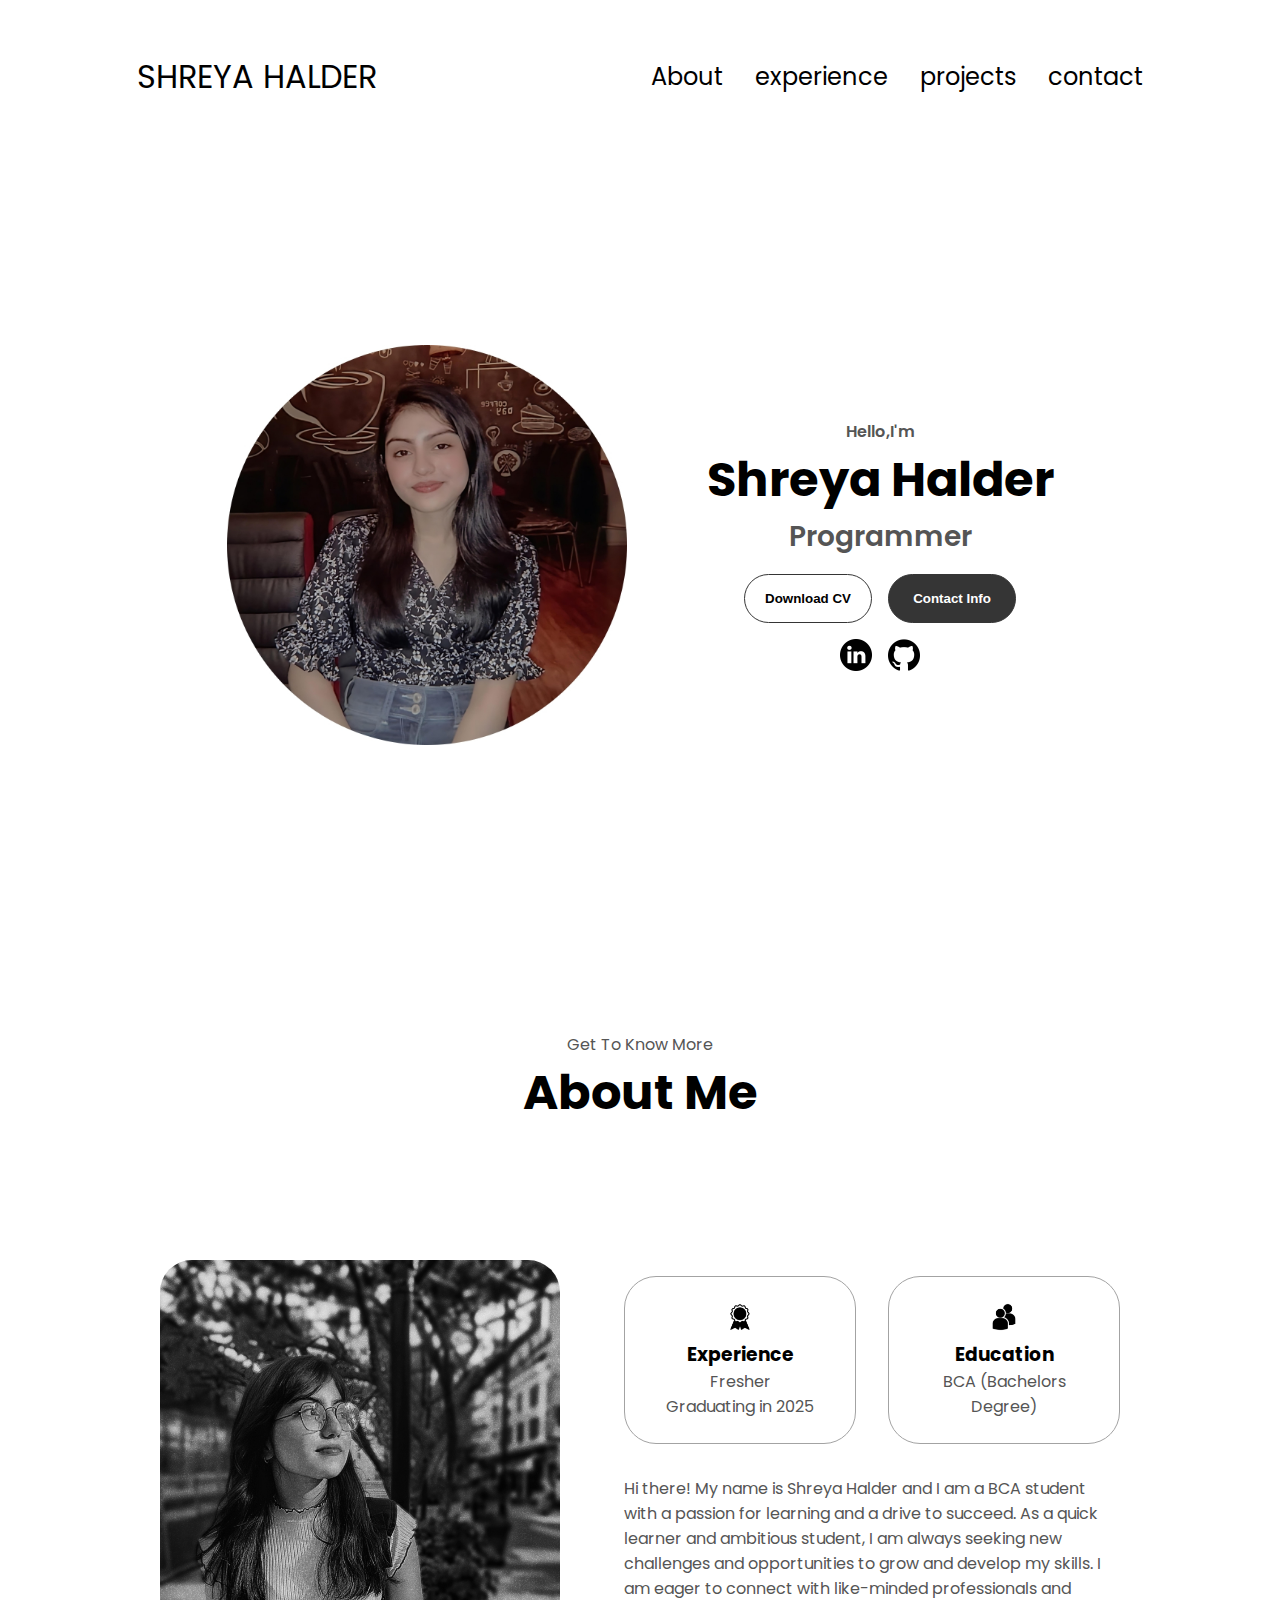
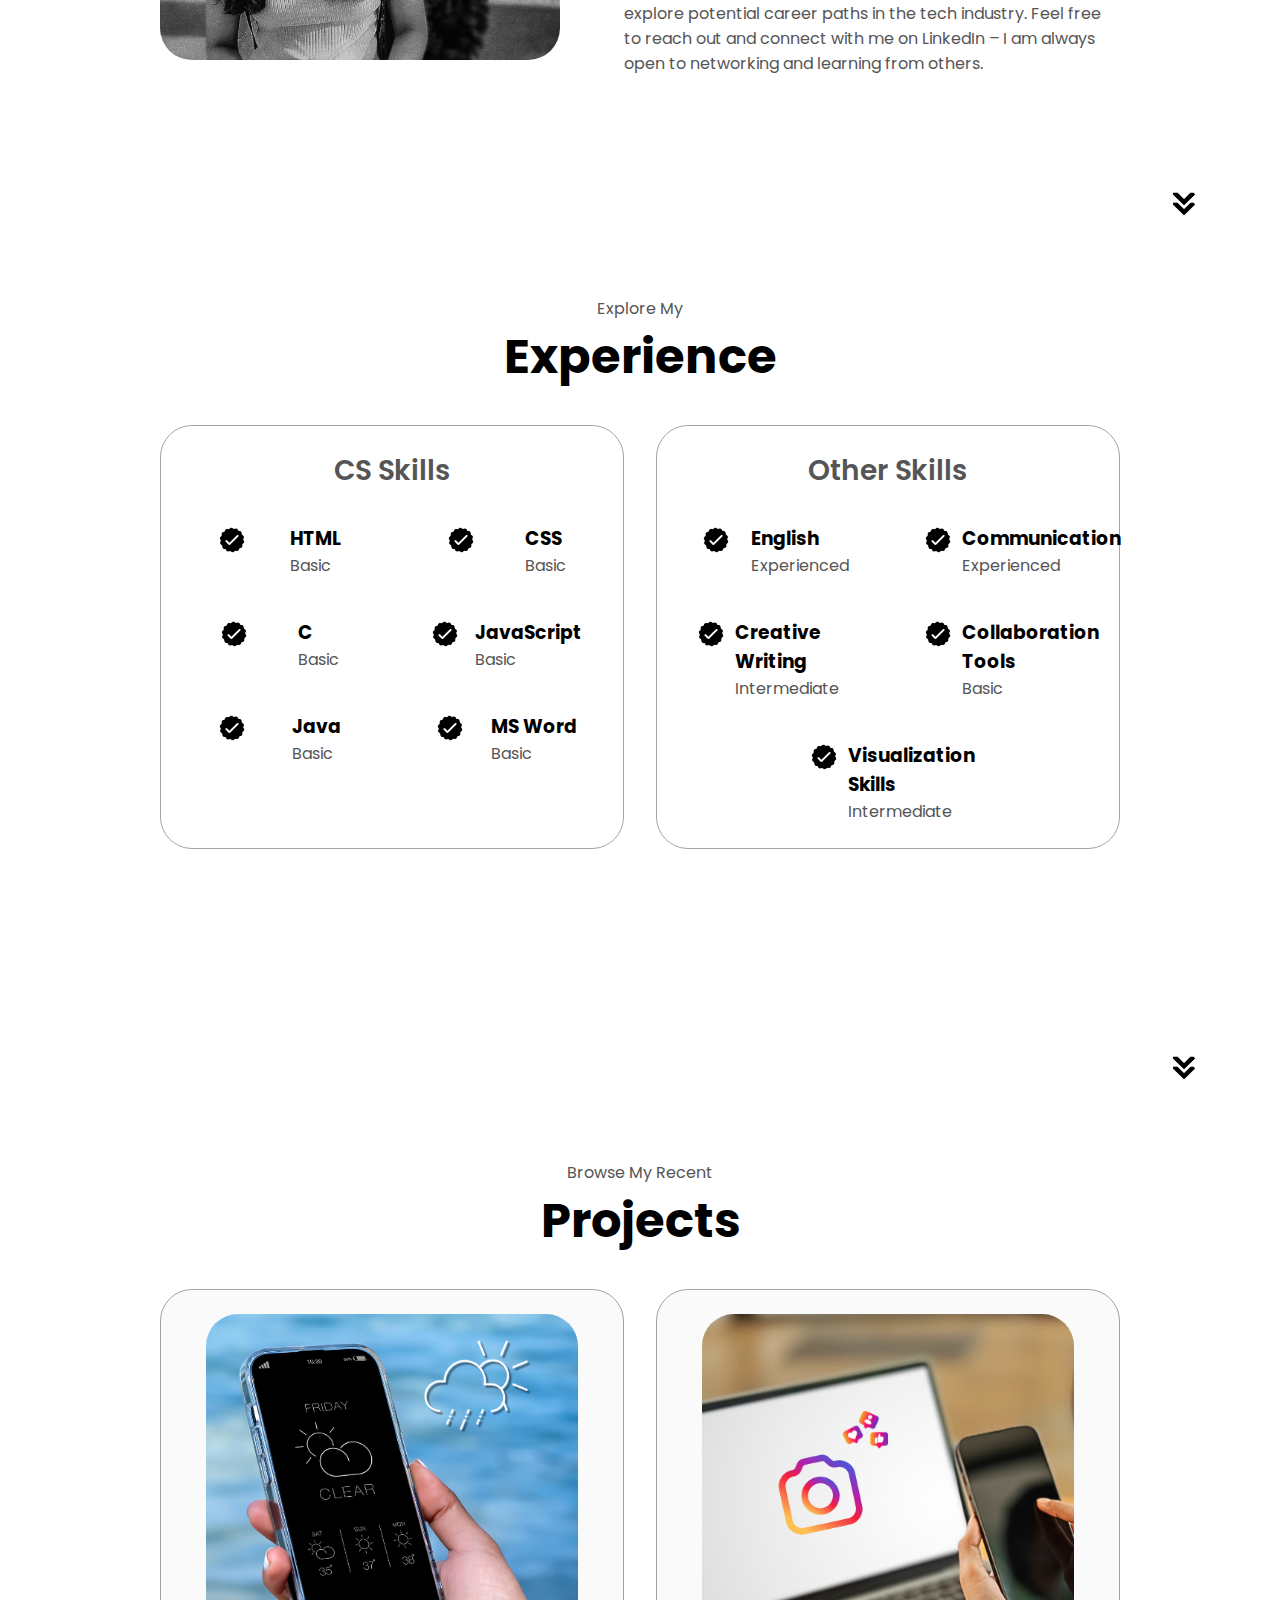
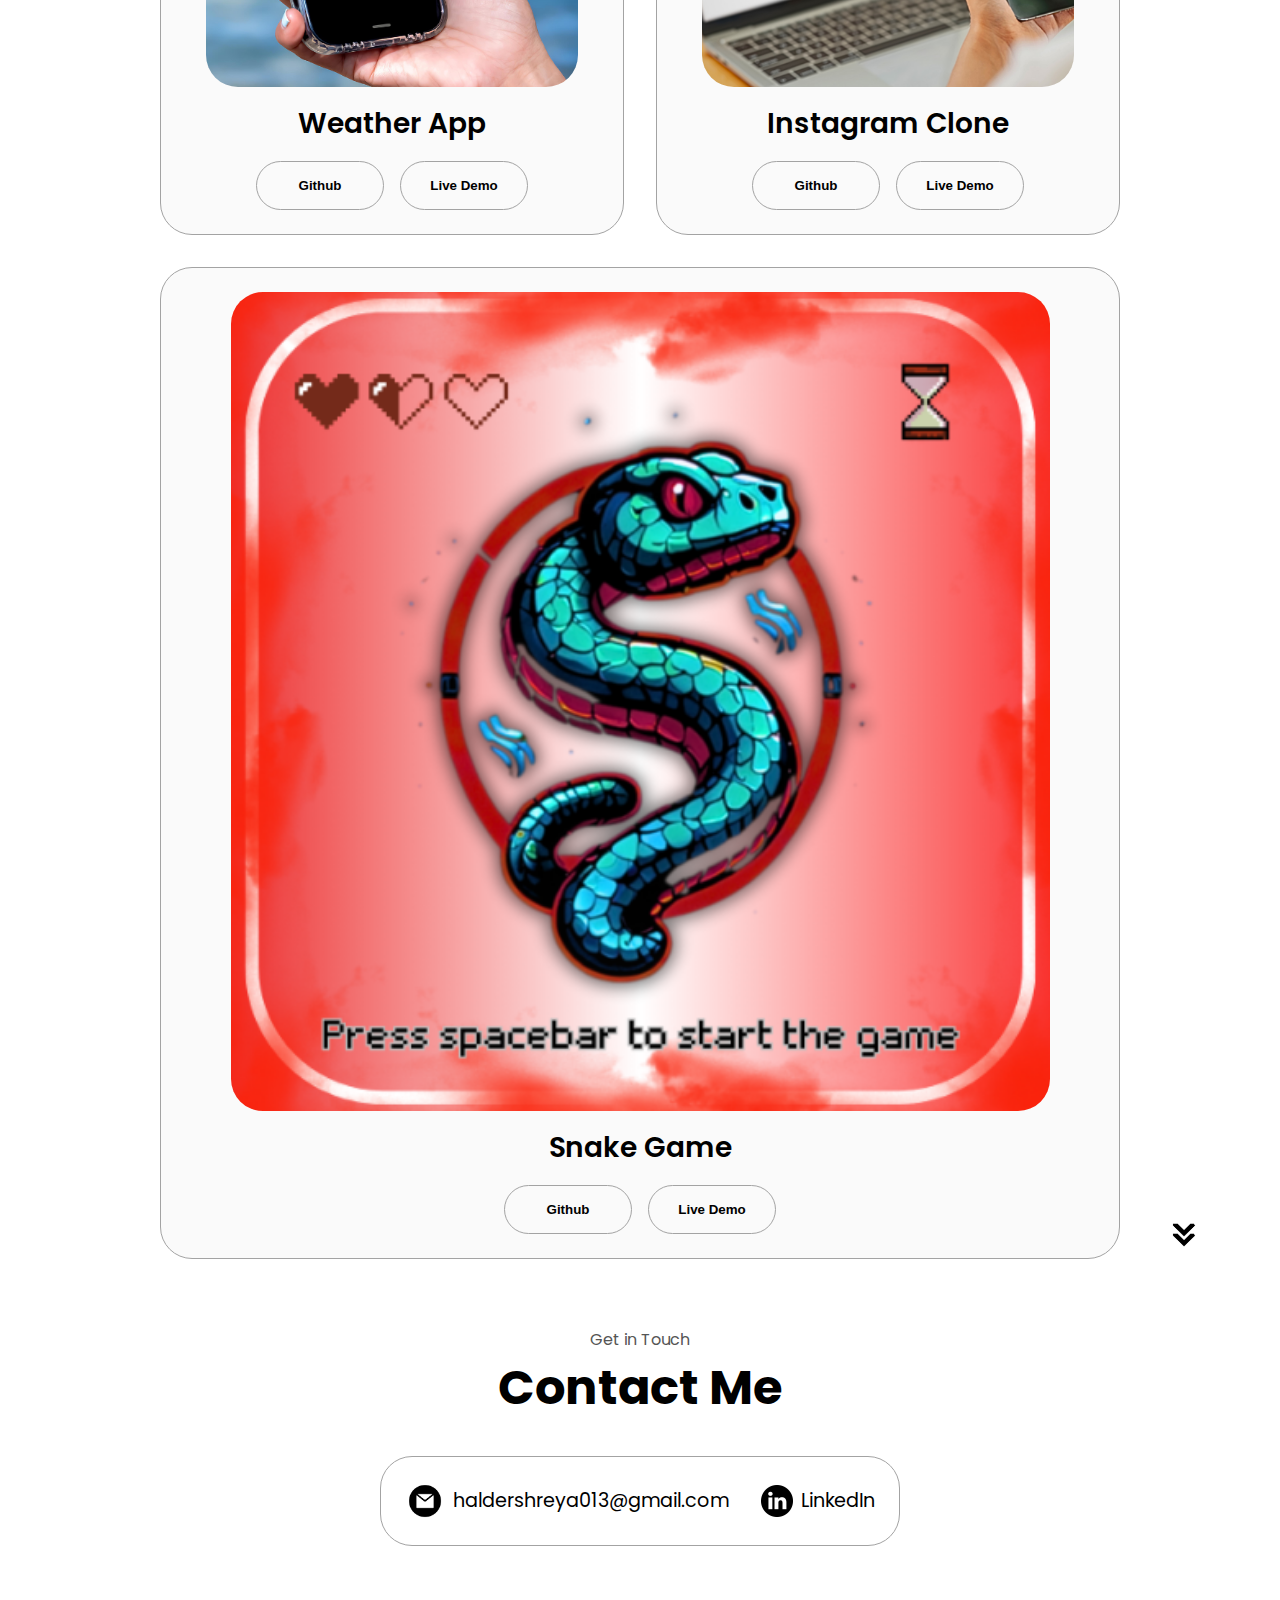
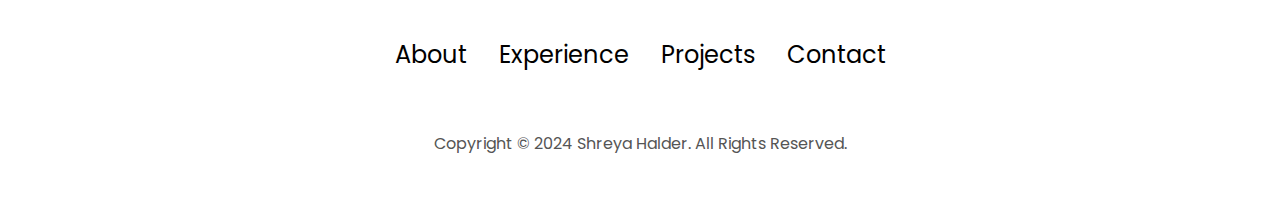
==== index.html @ a8b54dfc "added files" ====
<!DOCTYPE html>
<html lang="en">
<head>
    <meta charset="UTF-8">
    <meta name="viewport" content="width=device-width, initial-scale=1.0">
    <title>My portfolio</title>
    <link rel="stylesheet" href="style.css" />
    <link rel="stylesheet" href="mediaqueries.css" />
</head>
<body>
    <nav id="desktop-nav">
    <div class="logo">SHREYA HALDER</div>    
    <div>
        <ul class="nav-links">
            <li><a href="#about">About</a></li>
            <li><a href="#experience">experience</a></li>
            <li><a href="#projects">projects</a></li>
            <li><a href="#contact">contact</a></li>
        </ul>
    </div>
    </nav>
    <nav id="hamburger-nav">
    <div class="logo">SHREYA HALDER</div>    
<div class="hamburger-menu">
    <div class="hamburger-icon" onclick="toggleMenu()">
        <span></span>
        <span></span>
        <span></span> 
    </div>
    <div class="menu-links">
        <li><a href="#about" onclick="toggleMenu()">About</a></li>
        <li><a href="#experience" onclick="toggleMenu()">experience</a></li>
        <li><a href="#projects" onclick="toggleMenu()">projects</a></li>
        <li><a href="#contact" onclick="toggleMenu()">contact</a></li>
    </div>
</div>
</nav>
<section id="profile">
    <div class="section__pic-container">
        <img src="./assets/profile-pic.jpg" alt="Shreya Halder profile picture" />
    </div>
    <div class="section__text">
        <p class="section__text_p1">Hello,I'm</p>
        <h1 class="title">Shreya Halder</h1>
        <p class="section__text__p2">Programmer</p>
        <div class="btn-container">
            <button 
            class="btn btn-color-2" 
            onclick="window.open('./assets/resume-example.pdf')">
            Download CV
        </button>
            <button class="btn btn-color-1" 
            onclick="location.href='./#contact'">
            Contact Info
        </button>
        </div>
        <div id="socials-container">
            <img 
            src="./assets/linkedin.png" alt="My linkedin profile"
            class="icon" onclick="location.href='https://www.linkedin.com/in/shreya-halder'"
            />
            <img
             src="./assets/github.png" alt="My github profile"
            class="icon" onclick="location.href='https://github.com/shreyahalder01'"
            />
        </div>
    </div>
</section>
<section id="about">
    <p class="section__text__p1"> Get To Know More</p>
    <h1 class="title">About Me</h1>
    <div class="section-container">
        <div class="section__pic-container">
            <img src="./assets/about-pic.jpg" alt="Profile picture" class="about-pic"/>
        </div>
        <div class="about-details-container">
            <div class="about-containers">
                <div class="details-container">
                    <img src="./assets/experience.png" alt="experience icon" class="icon"/>
              <h3>Experience</h3>
              <p>Fresher <br />Graduating in 2025</p>
                </div>
                <div class="details-container">
                    <img src="./assets/education.png" alt="education icon" class="icon"/>
                    <h3>Education</h3>
                    <p>BCA (Bachelors Degree)</p>
                </div>
            </div>
            <div class="text-container">
                <p>Hi there! My name is Shreya Halder and I am a BCA student with a passion for learning and a drive to succeed. As a quick learner and ambitious student, I am always seeking new challenges and opportunities to grow and develop my skills. I am eager to connect with like-minded professionals and explore potential career paths in the tech industry. Feel free to reach out and connect with me on LinkedIn – I am always open to networking and learning from others.</p>
            </div>
        </div>
    </div>
    <img src="./assets/arrow.png" alt="Arrow icon" class="icon arrow" onclick="location.href='./#experience'"/>
</section>
<section id="experience">
    <p class="section__text__p1">Explore My</p>
    <h1 class="title">Experience</h1>
    <div class="experience-details-container">
        <div class="about-containers">
            <div class="details-container">
                <h2 class="experience-sub-title">CS Skills</h2>
                <div class="article-container">
                    <article>
                        <img src="./assets/checkmark.png" alt="Experience icon" class="icon"/>
                        <div>
                            <h3>HTML</h3>
                            <p>Basic</p>
                        </div>
                    </article>
                    <article>
                        <img src="./assets/checkmark.png" alt="Experience icon" class="icon"/>
                        <div>
                            <h3>CSS</h3>
                            <p>Basic</p>
                        </div>
                    </article>
                    <article>
                        <img src="./assets/checkmark.png" alt="Experience icon" class="icon"/>
                        <div>
                            <h3>C</h3>
                            <p>Basic</p>
                        </div>
                    </article>
                    <article>
                        <img src="./assets/checkmark.png" alt="Experience icon" class="icon"/>
                        <div>
                            <h3>JavaScript</h3>
                            <p>Basic</p>
                        </div>
                    </article>
                    <article>
                        <img src="./assets/checkmark.png" alt="Experience icon" class="icon"/>
                        <div>
                            <h3>Java</h3>
                            <p>Basic</p>
                        </div>
                    </article>
                    <article>
                        <img src="./assets/checkmark.png" alt="Experience icon" class="icon"/>
                        <div>
                            <h3>MS Word</h3>
                            <p>Basic</p>
                        </div>
                    </article>
                </div>
            </div>
            <div class="details-container">
                <h2 class="experience-sub-title">Other Skills</h2>
                <div class="article-container">
                    <article>
                        <img src="./assets/checkmark.png" alt="Experience icon" class="icon"/>
                        <div>
                            <h3>English</h3>
                            <p>Experienced</p>
                        </div>
                    </article>
                    <article>
                        <img src="./assets/checkmark.png" alt="Experience icon" class="icon"/>
                        <div>
                            <h3>Communication</h3>
                            <p>Experienced</p>
                        </div>
                    </article>
                    <article>
                        <img src="./assets/checkmark.png" alt="Experience icon" class="icon"/>
                        <div>
                            <h3>Creative Writing</h3>
                            <p>Intermediate</p>
                        </div>
                    </article>
                    <article>
                        <img src="./assets/checkmark.png" alt="Experience icon" class="icon"/>
                        <div>
                            <h3>Collaboration Tools</h3>
                            <p>Basic</p>
                        </div>
                    </article>
                    <article>
                        <img src="./assets/checkmark.png" alt="Experience icon" class="icon"/>
                        <div>
                            <h3>Visualization Skills</h3>
                            <p>Intermediate</p>
                        </div>
                    </article>
                </div>
            </div>
        </div>
    </div>
    <img src="./assets/arrow.png" alt="Arrow icon" class="icon arrow" onclick="location.href='./#projects'"/>
</section>
<section id="projects">
    <p class="section__text__p1">Browse My Recent</p>
    <h1 class="title">Projects</h1>
    <div class="experience-details-container">
      <div class="about-containers">
        <div class="details-container color-container">
          <div class="article-container">
            <img
              src="./assets/project-1.png"
              alt="Project 1"
              class="project-img"
            />
          </div>
          <h2 class="experience-sub-title project-title">Weather App</h2>
          <div class="btn-container">
            <button
              class="btn btn-color-2 project-btn"
              onclick="location.href='https://github.com/shreyahalder01/Weather-App'"
            >
              Github
            </button>
            <button
              class="btn btn-color-2 project-btn"
              onclick="location.href='https://shreyahalder01.github.io/Weather-App/'"
            >
              Live Demo
            </button>
          </div>
        </div>
        <div class="details-container color-container">
          <div class="article-container">
            <img
              src="./assets/project-2.png"
              alt="Project 2"
              class="project-img"
            />
          </div>
          <h2 class="experience-sub-title project-title">Instagram Clone</h2>
          <div class="btn-container">
            <button
              class="btn btn-color-2 project-btn"
              onclick="location.href='https://github.com/shreyahalder01/Instagram-clone-using-HTML-and-CSS'"
            >
              Github
            </button>
            <button
              class="btn btn-color-2 project-btn"
              onclick="location.href='https://shreyahalder01.github.io/Instagram-clone-using-HTML-and-CSS/'"
            >
              Live Demo
            </button>
          </div>
        </div>
        <div class="details-container color-container">
          <div class="article-container">
            <img
              src="./assets/project-3.png"
              alt="Project 3"
              class="project-img"
            />
          </div>
          <h2 class="experience-sub-title project-title">Snake Game</h2>
          <div class="btn-container">
            <button
              class="btn btn-color-2 project-btn"
              onclick="location.href='https://github.com/shreyahalder01/snake-game'"
            >
              Github
            </button>
            <button
              class="btn btn-color-2 project-btn"
              onclick="location.href='https://shreyahalder01.github.io/snake-game/'"
            >
              Live Demo
            </button>
          </div>
        </div>
      </div>
    </div>
    <img
      src="./assets/arrow.png"
      alt="Arrow icon"
      class="icon arrow"
      onclick="location.href='./#contact'"
    />
</section>
<section id="contact">
  <p class="section__text__p1">Get in Touch</p>
  <h1 class="title">Contact Me</h1>
  <div class="contact-info-upper-container">
    <div class="contact-info-container">
      <img
        src="./assets/email.png"
        alt="Email icon"
        class="icon contact-icon email-icon"
      />
      <p><a href="mailto:haldershreya013@gmail.com">haldershreya013@gmail.com</a></p>
    </div>
    <div class="contact-info-container">
      <img
        src="./assets/linkedin.png"
        alt="LinkedIn icon"
        class="icon contact-icon"
      />
      <p><a href="https://www.linkedin.com/in/shreya-halder/">LinkedIn</a></p>
    </div>
  </div>
</section>
<footer>
  <nav>
    <div class="nav-links-container">
      <ul class="nav-links">
        <li><a href="#about">About</a></li>
        <li><a href="#experience">Experience</a></li>
        <li><a href="#projects">Projects</a></li>
        <li><a href="#contact">Contact</a></li>
      </ul>
    </div>
  </nav>
  <p>Copyright &#169; 2024 Shreya Halder. All Rights Reserved.</p>
</footer>
<script src="script.js"></script>
</body>
</html>
---- style.css ----
/* GENERAL */

@import url("https://fonts.googleapis.com/css2?family=Poppins:wght@300;400;500;600&display=swap");

* {
  margin: 0;
  padding: 0;
}

body {
  font-family: "Poppins", sans-serif;
}

html {
  scroll-behavior: smooth;
}

p {
  color: rgb(85, 85, 85);
}

/* TRANSITION */

a,
.btn {
  transition: all 300ms ease;
}

/* DESKTOP NAV */

nav,
.nav-links {
  display: flex;
}

nav {
  justify-content: space-around;
  align-items: center;
  height: 17vh;
}

.nav-links {
  gap: 2rem;
  list-style: none;
  font-size: 1.5rem;
}

a {
  color: black;
  text-decoration: none;
  text-decoration-color: white;
}

a:hover {
  color: grey;
  text-decoration: underline;
  text-underline-offset: 1rem;
  text-decoration-color: rgb(181, 181, 181);
}

.logo {
  font-size: 2rem;
}

.logo:hover {
  cursor: default;
}

/* HAMBURGER MENU */

#hamburger-nav {
  display: none;
}

.hamburger-menu {
  position: relative;
  display: inline-block;
}

.hamburger-icon {
  display: flex;
  flex-direction: column;
  justify-content: space-between;
  height: 24px;
  width: 30px;
  cursor: pointer;
}

.hamburger-icon span {
  width: 100%;
  height: 2px;
  background-color: black;
  transition: all 0.3 ease-in-out;
}

.menu-links {
  position: absolute;
  top: 100%;
  right: 0;
  background-color: white;
  width: fit-content;
  max-height: 0;
  overflow: hidden;
  transition: all 0.3 ease-in-out;
}

.menu-links a {
  display: block;
  padding: 10px;
  text-align: center;
  font-size: 1.5rem;
  color: black;
  text-decoration: none;
  transition: all 0.3 ease-in-out;
}

.menu-links li {
  list-style: none;
}

.menu-links.open {
  max-height: 300px;
}

.hamburger-icon.open span:first-child {
  transform: rotate(45deg) translate(10px, 5px);
}

.hamburger-icon.open span:nth-child(2) {
  opacity: 0;
}

.hamburger-icon.open span:last-child {
  transform: rotate(-45deg) translate(10px, -5px);
}

.hamburger-icon span:first-child {
  transform: none;
}

.hamburger-icon span:first-child {
  opacity: 1;
}

.hamburger-icon span:first-child {
  transform: none;
}

/* SECTIONS */

section {
  padding-top: 4vh;
  height: 96vh;
  margin: 0 10rem;
  box-sizing: border-box;
  min-height: fit-content;
}

.section-container {
  display: flex;
}

/* PROFILE SECTION */

#profile {
  display: flex;
  justify-content: center;
  gap: 5rem;
  height: 80vh;
}

.section__pic-container {
  display: flex;
  height: 400px;
  width: 400px;
  margin: auto 0;
}

.section__text {
  align-self: center;
  text-align: center;
}

.section__text p {
  font-weight: 600;
}

.section__text__p1 {
  text-align: center;
}

.section__text__p2 {
  font-size: 1.75rem;
  margin-bottom: 1rem;
}

.title {
  font-size: 3rem;
  text-align: center;
}

#socials-container {
  display: flex;
  justify-content: center;
  margin-top: 1rem;
  gap: 1rem;
}

/* ICONS */

.icon {
  cursor: pointer;
  height: 2rem;
}

/* BUTTONS */

.btn-container {
  display: flex;
  justify-content: center;
  gap: 1rem;
}

.btn {
  font-weight: 600;
  transition: all 300ms ease;
  padding: 1rem;
  width: 8rem;
  border-radius: 2rem;
}

.btn-color-1,
.btn-color-2 {
  border: rgb(53, 53, 53) 0.1rem solid;
}

.btn-color-1:hover,
.btn-color-2:hover {
  cursor: pointer;
}

.btn-color-1,
.btn-color-2:hover {
  background: rgb(53, 53, 53);
  color: white;
}

.btn-color-1:hover {
  background: rgb(0, 0, 0);
}

.btn-color-2 {
  background: none;
}

.btn-color-2:hover {
  border: rgb(255, 255, 255) 0.1rem solid;
}

.btn-container {
  gap: 1rem;
}

/* ABOUT SECTION */

#about {
  position: relative;
}

.about-containers {
  gap: 2rem;
  margin-bottom: 2rem;
  margin-top: 2rem;
}

.about-details-container {
  justify-content: center;
  flex-direction: column;
}

.about-containers,
.about-details-container {
  display: flex;
}

.about-pic {
  border-radius: 2rem;
}

.arrow {
  position: absolute;
  right: -5rem;
  bottom: 2.5rem;
}

.details-container {
  padding: 1.5rem;
  flex: 1;
  background: white;
  border-radius: 2rem;
  border: rgb(53, 53, 53) 0.1rem solid;
  border-color: rgb(163, 163, 163);
  text-align: center;
}

.section-container {
  gap: 4rem;
  height: 80%;
}

.section__pic-container {
  height: 400px;
  width: 400px;
  margin: auto 0;
}

/* EXPERIENCE SECTION */

#experience {
  position: relative;
}

.experience-sub-title {
  color: rgb(85, 85, 85);
  font-weight: 600;
  font-size: 1.75rem;
  margin-bottom: 2rem;
}

.experience-details-container {
  display: flex;
  justify-content: center;
  flex-direction: column;
}

.article-container {
  display: flex;
  text-align: initial;
  flex-wrap: wrap;
  flex-direction: row;
  gap: 2.5rem;
  justify-content: space-around;
}

article {
  display: flex;
  width: 10rem;
  justify-content: space-around;
  gap: 0.5rem;
}

article .icon {
  cursor: default;
}

/* PROJECTS SECTION */

#projects {
  position: relative;
}

.color-container {
  border-color: rgb(163, 163, 163);
  background: rgb(250, 250, 250);
}

.project-img {
  border-radius: 2rem;
  width: 90%;
  height: 90%;
}

.project-title {
  margin: 1rem;
  color: black;
}

.project-btn {
  color: black;
  border-color: rgb(163, 163, 163);
}

/* CONTACT */

#contact {
  display: flex;
  justify-content: center;
  flex-direction: column;
  height: 70vh;
}

.contact-info-upper-container {
  display: flex;
  justify-content: center;
  border-radius: 2rem;
  border: rgb(53, 53, 53) 0.1rem solid;
  border-color: rgb(163, 163, 163);
  background: (250, 250, 250);
  margin: 2rem auto;
  padding: 0.5rem;
}

.contact-info-container {
  display: flex;
  align-items: center;
  justify-content: center;
  gap: 0.5rem;
  margin: 1rem;
}

.contact-info-container p {
  font-size: larger;
}

.contact-icon {
  cursor: default;
}

.email-icon {
  height: 2.5rem;
}

/* FOOTER SECTION */

footer {
  height: 26vh;
  margin: 0 1rem;
}

footer p {
  text-align: center;
}
---- mediaqueries.css ----
@media screen and (max-width: 1400px) {
    #profile {
      height: 83vh;
      margin-bottom: 6rem;
    }
    .about-containers {
      flex-wrap: wrap;
    }
    #contact,
    #projects {
      height: fit-content;
    }
  }
  
  @media screen and (max-width: 1200px) {
    #desktop-nav {
      display: none;
    }
    #hamburger-nav {
      display: flex;
    }
    #experience,
    .experience-details-container {
      margin-top: 2rem;
    }
    #profile,
    .section-container {
      display: block;
    }
    .arrow {
      display: none;
    }
    section,
    .section-container {
      height: fit-content;
    }
    section {
      margin: 0 5%;
    }
    .section__pic-container {
      width: 275px;
      height: 275px;
      margin: 0 auto 2rem;
    }
    .about-containers {
      margin-top: 0;
    }
  }
  
  @media screen and (max-width: 600px) {
    #contact,
    footer {
      height: 40vh;
    }
    #profile {
      height: 83vh;
      margin-bottom: 0;
    }
    article {
      font-size: 1rem;
    }
    footer nav {
      height: fit-content;
      margin-bottom: 2rem;
    }
    .about-containers,
    .contact-info-upper-container,
    .btn-container {
      flex-wrap: wrap;
    }
    .contact-info-container {
      margin: 0;
    }
    .contact-info-container p,
    .nav-links li a {
      font-size: 1rem;
    }
    .experience-sub-title {
      font-size: 1.25rem;
    }
    .logo {
      font-size: 1.5rem;
    }
    .nav-links {
      flex-direction: column;
      gap: 0.5rem;
      text-align: center;
    }
    .section__pic-container {
      width: auto;
      height: 46vw;
      justify-content: center;
    }
    .section__text__p2 {
      font-size: 1.25rem;
    }
    .title {
      font-size: 2rem;
    }
    .text-container {
      text-align: justify;
    }
  }
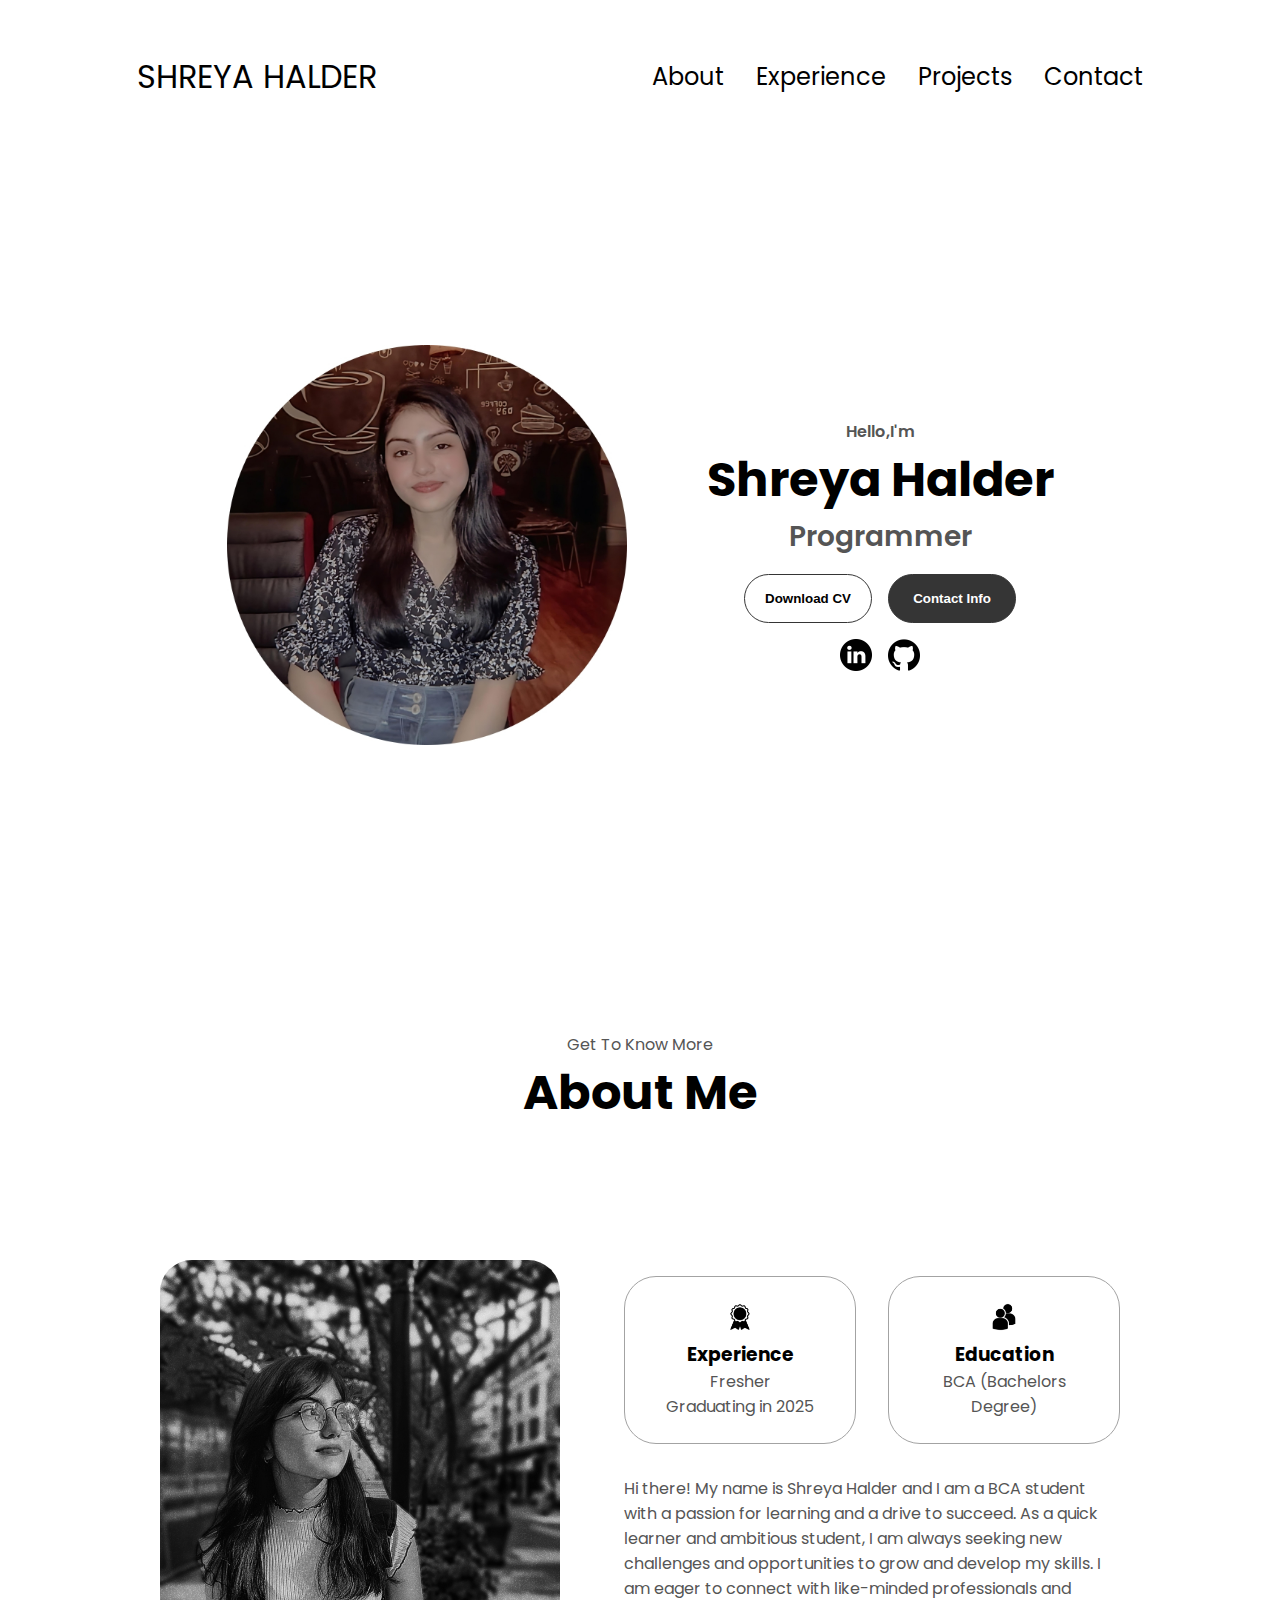
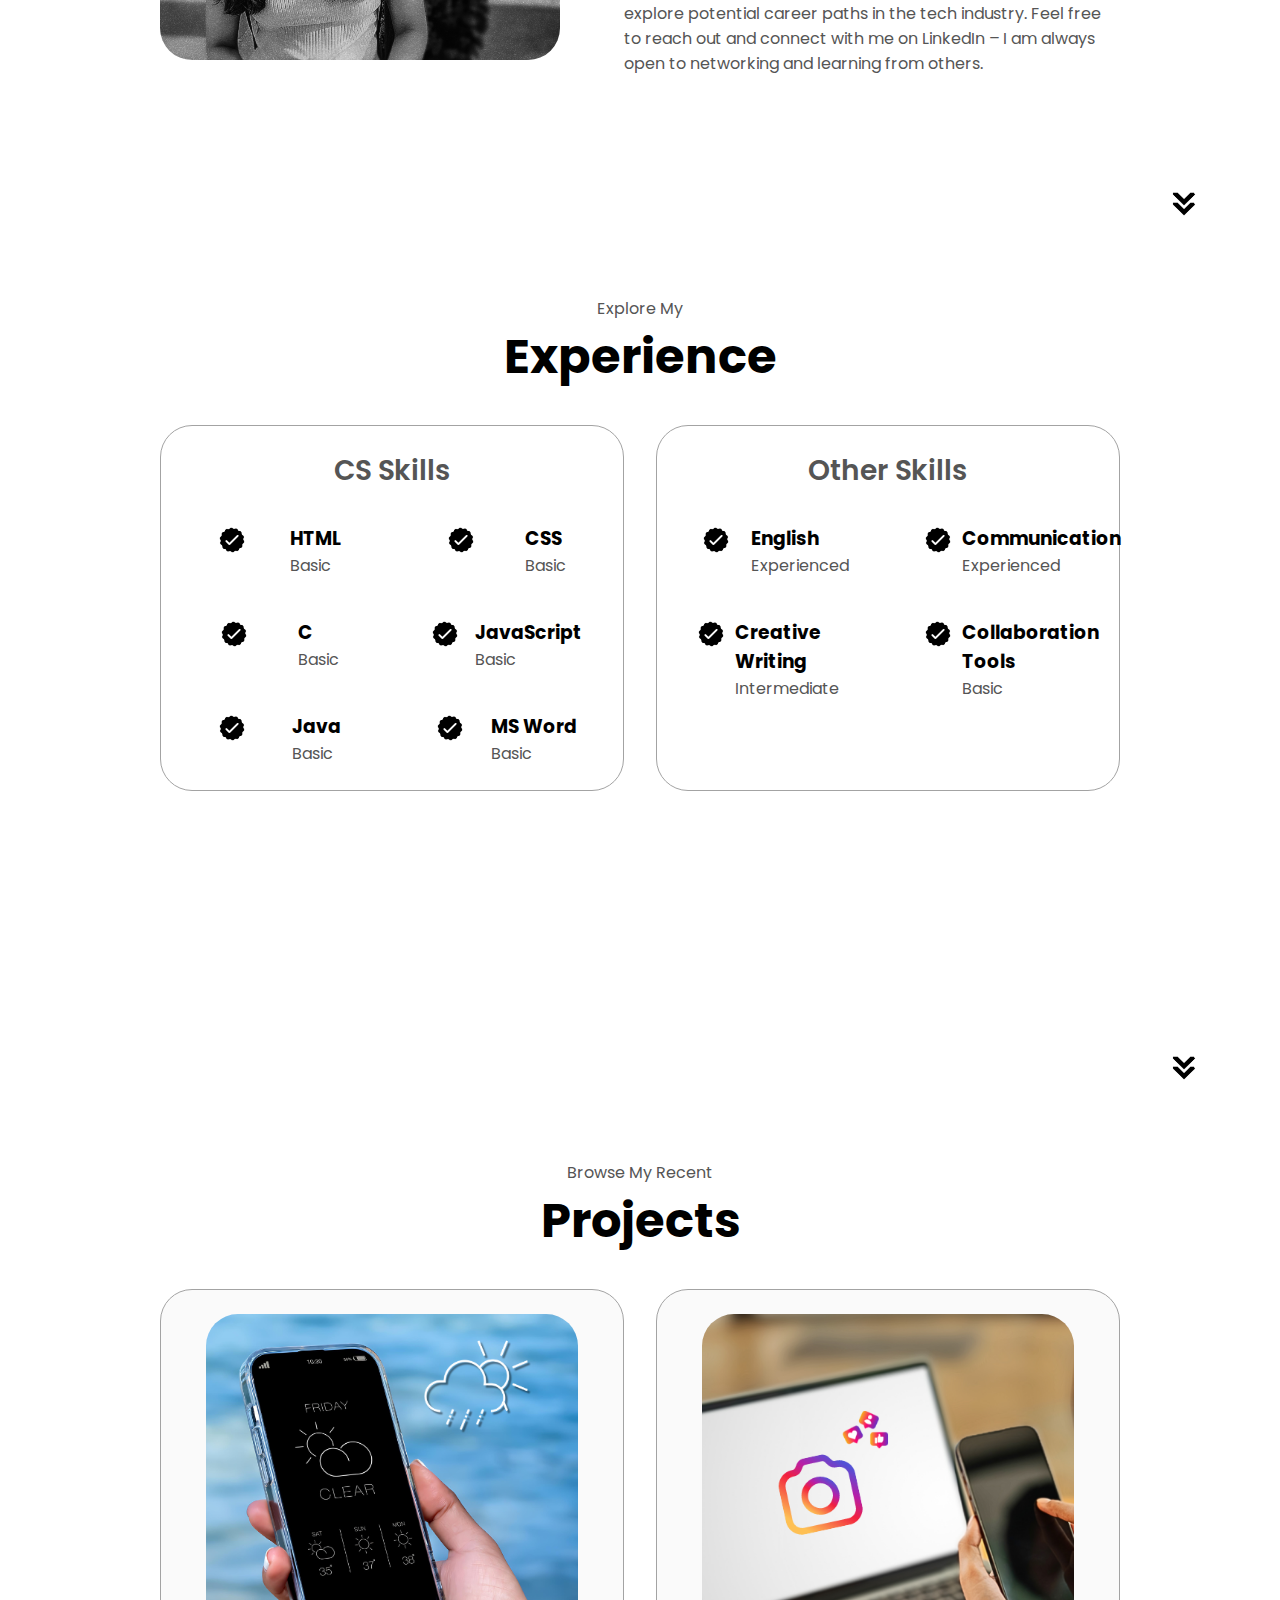
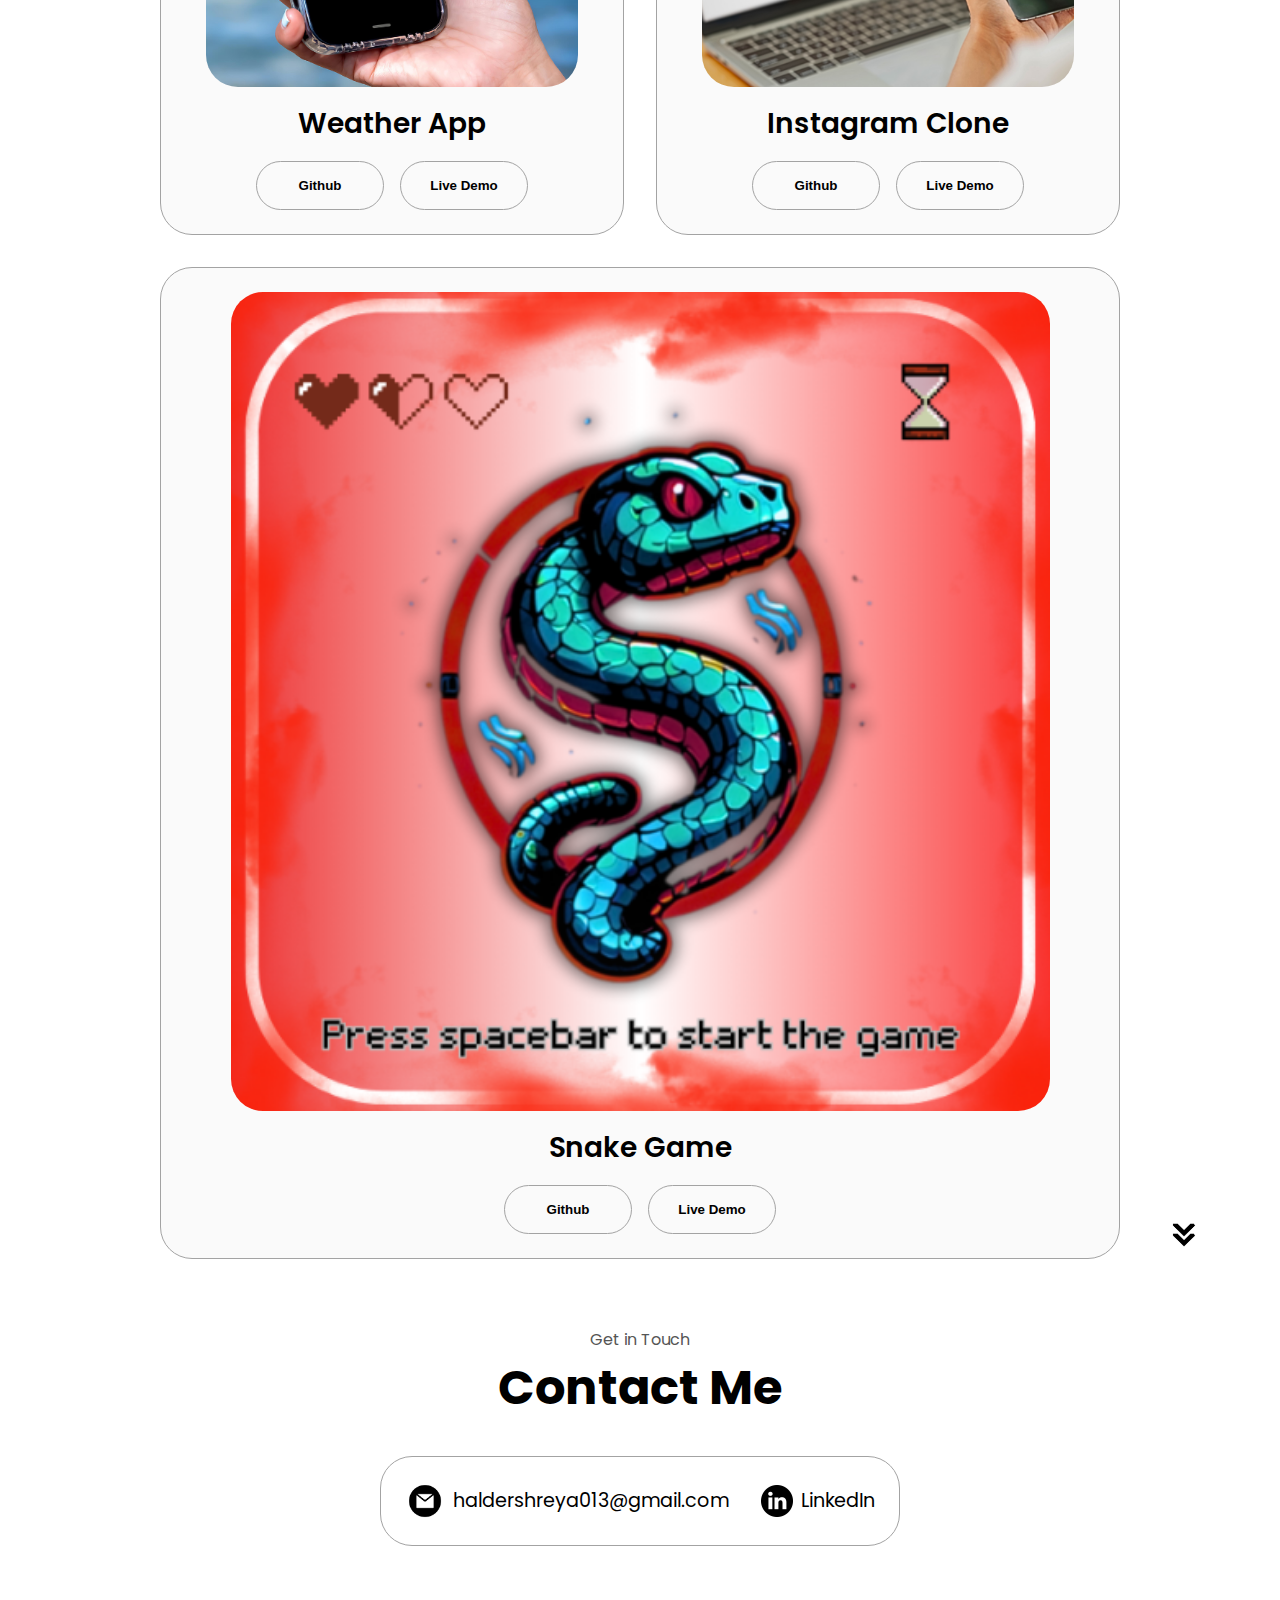
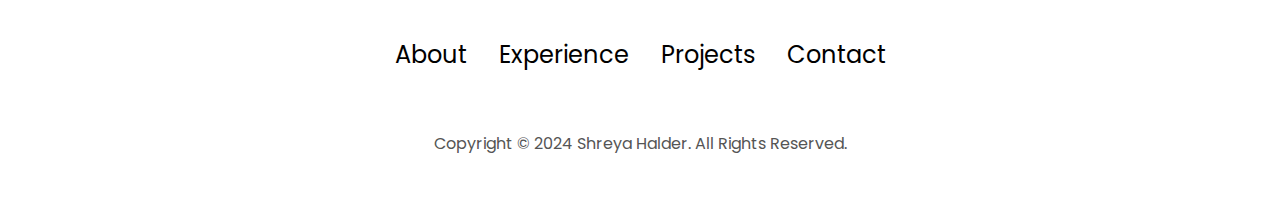
==== commit bfd7e01a: "Update index.html" ====
--- a/index.html
+++ b/index.html
@@ -2,6 +2,7 @@
 <html lang="en">
 <head>
     <meta charset="UTF-8">
+    <link rel="icon" href="./assets/mainlogo.png" type="image/icon" />
     <meta name="viewport" content="width=device-width, initial-scale=1.0">
     <title>My portfolio</title>
     <link rel="stylesheet" href="style.css" />
@@ -13,9 +14,9 @@
     <div>
         <ul class="nav-links">
             <li><a href="#about">About</a></li>
-            <li><a href="#experience">experience</a></li>
-            <li><a href="#projects">projects</a></li>
-            <li><a href="#contact">contact</a></li>
+            <li><a href="#experience">Experience</a></li>
+            <li><a href="#projects">Projects</a></li>
+            <li><a href="#contact">Contact</a></li>
         </ul>
     </div>
     </nav>
@@ -46,7 +47,7 @@
         <div class="btn-container">
             <button 
             class="btn btn-color-2" 
-            onclick="window.open('./assets/resume-example.pdf')">
+            onclick="window.open('./assets/SHREYA HALDER RESUME.pdf')">
             Download CV
         </button>
             <button class="btn btn-color-1" 
@@ -176,13 +177,6 @@
                             <p>Basic</p>
                         </div>
                     </article>
-                    <article>
-                        <img src="./assets/checkmark.png" alt="Experience icon" class="icon"/>
-                        <div>
-                            <h3>Visualization Skills</h3>
-                            <p>Intermediate</p>
-                        </div>
-                    </article>
                 </div>
             </div>
         </div>
@@ -312,4 +306,4 @@
 </footer>
 <script src="script.js"></script>
 </body>
-</html>+</html>
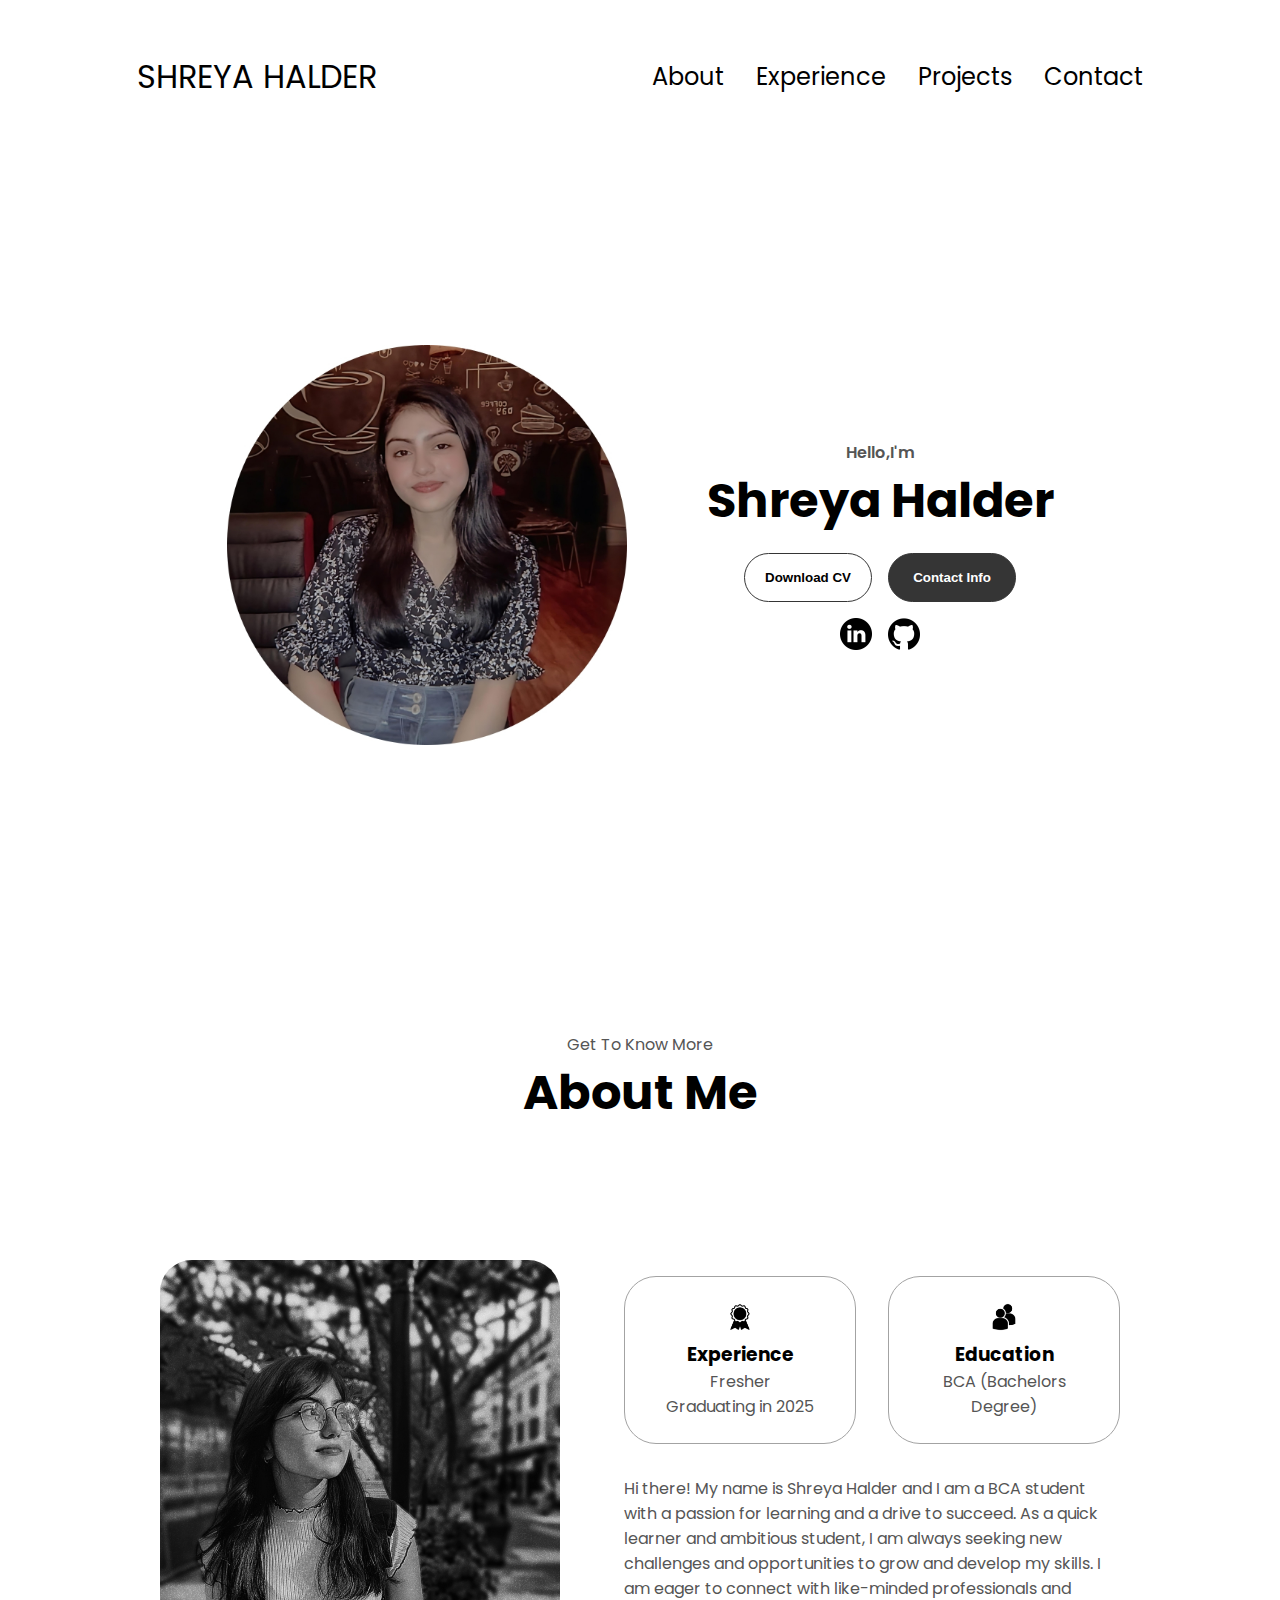
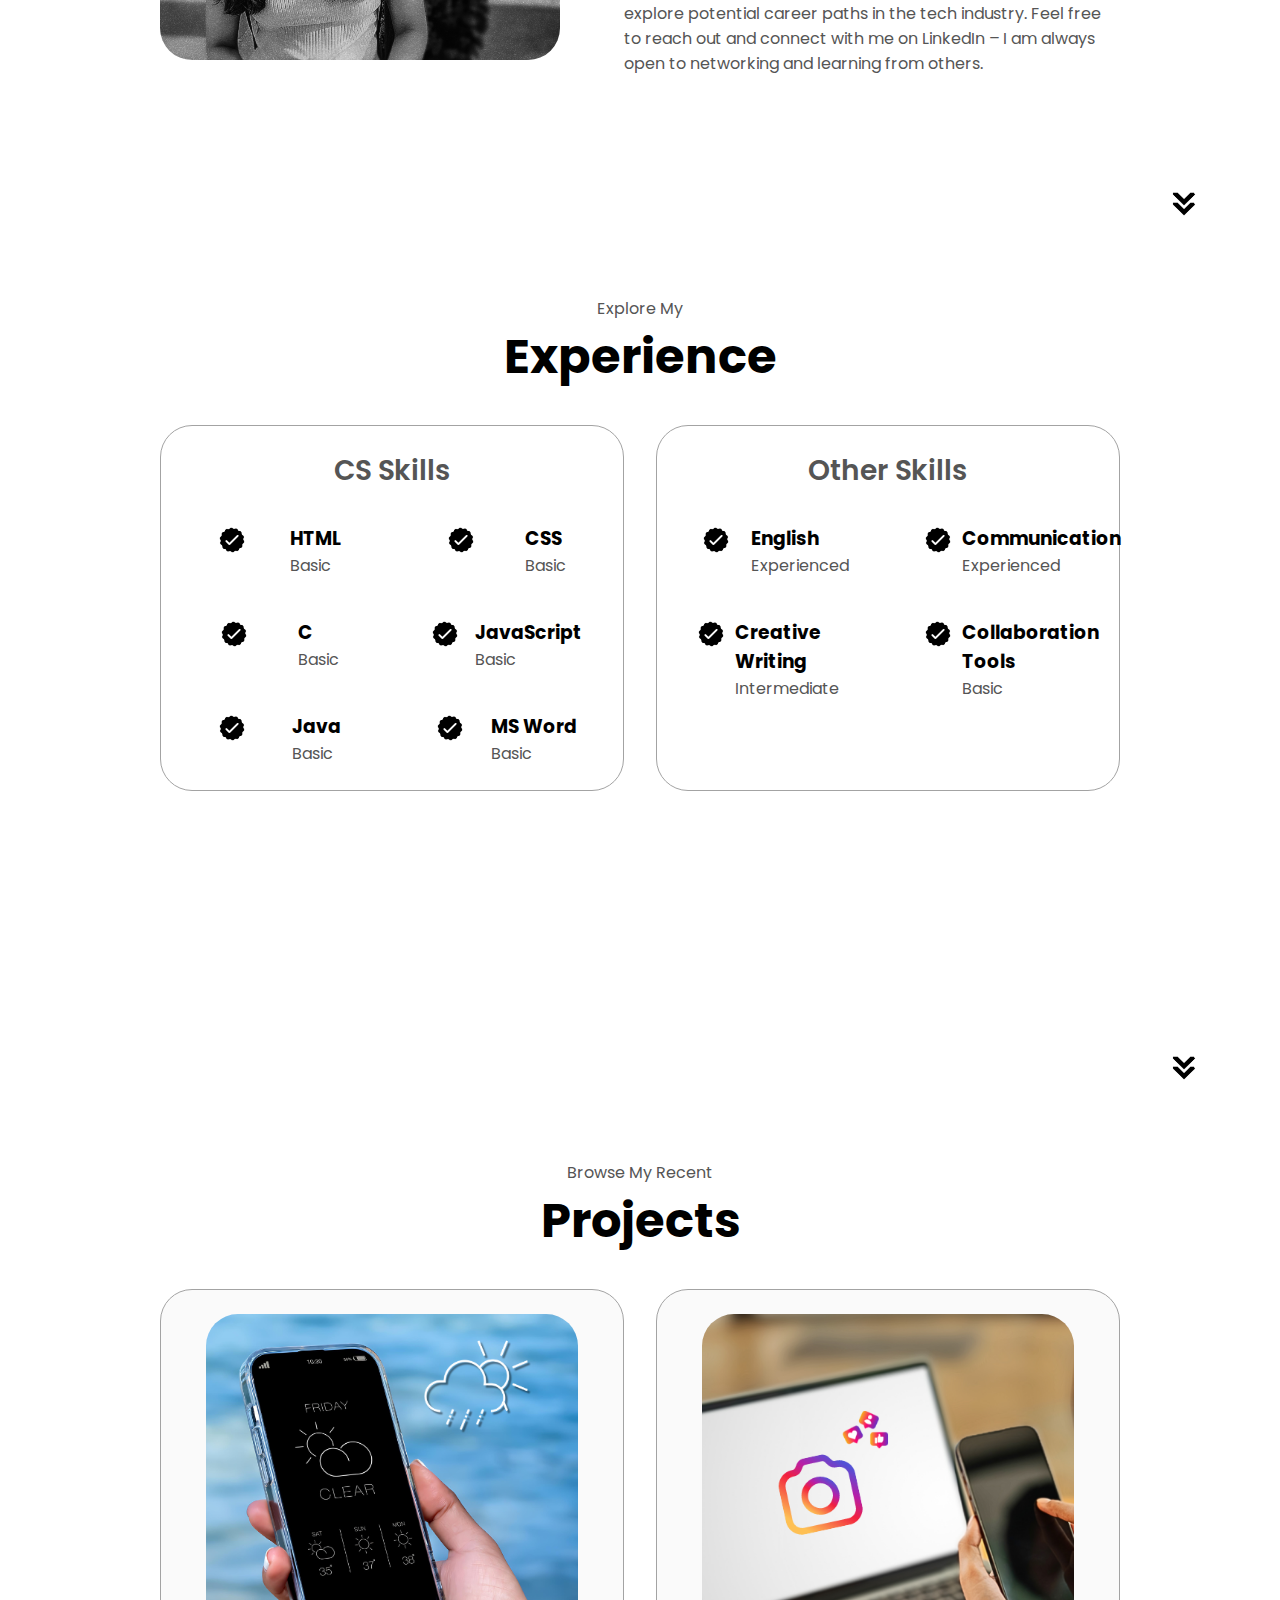
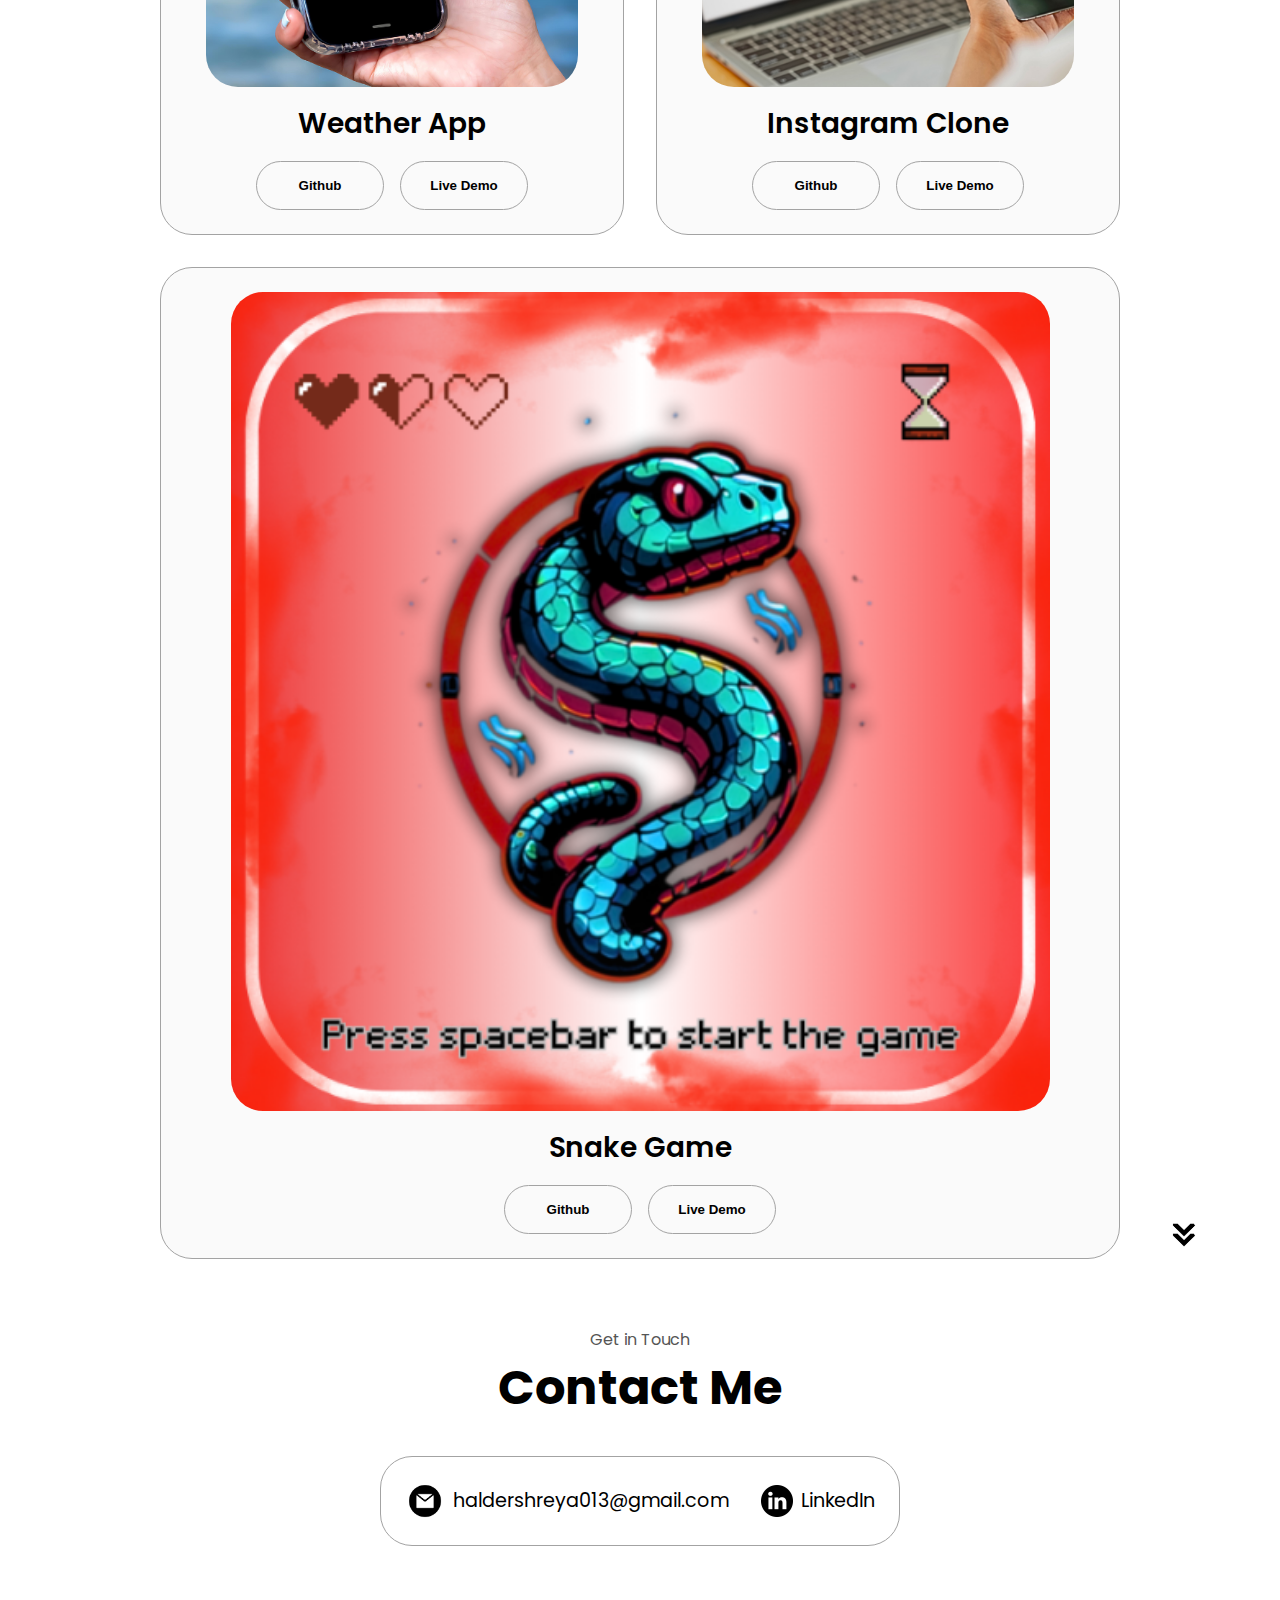
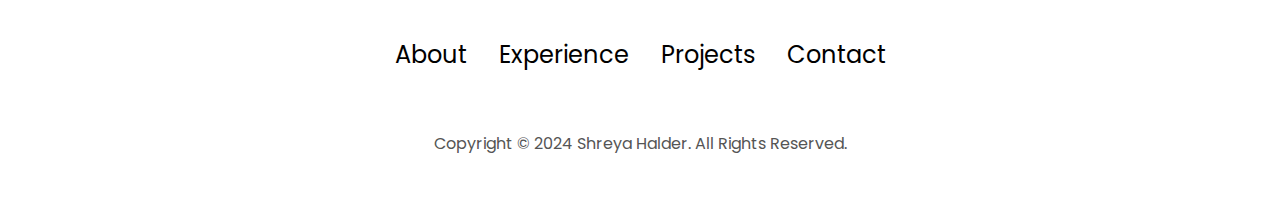
==== commit c4791ecf: "Update index.html" ====
--- a/index.html
+++ b/index.html
@@ -43,7 +43,7 @@
     <div class="section__text">
         <p class="section__text_p1">Hello,I'm</p>
         <h1 class="title">Shreya Halder</h1>
-        <p class="section__text__p2">Programmer</p>
+        <p class="section__text__p2"></p>
         <div class="btn-container">
             <button 
             class="btn btn-color-2" 
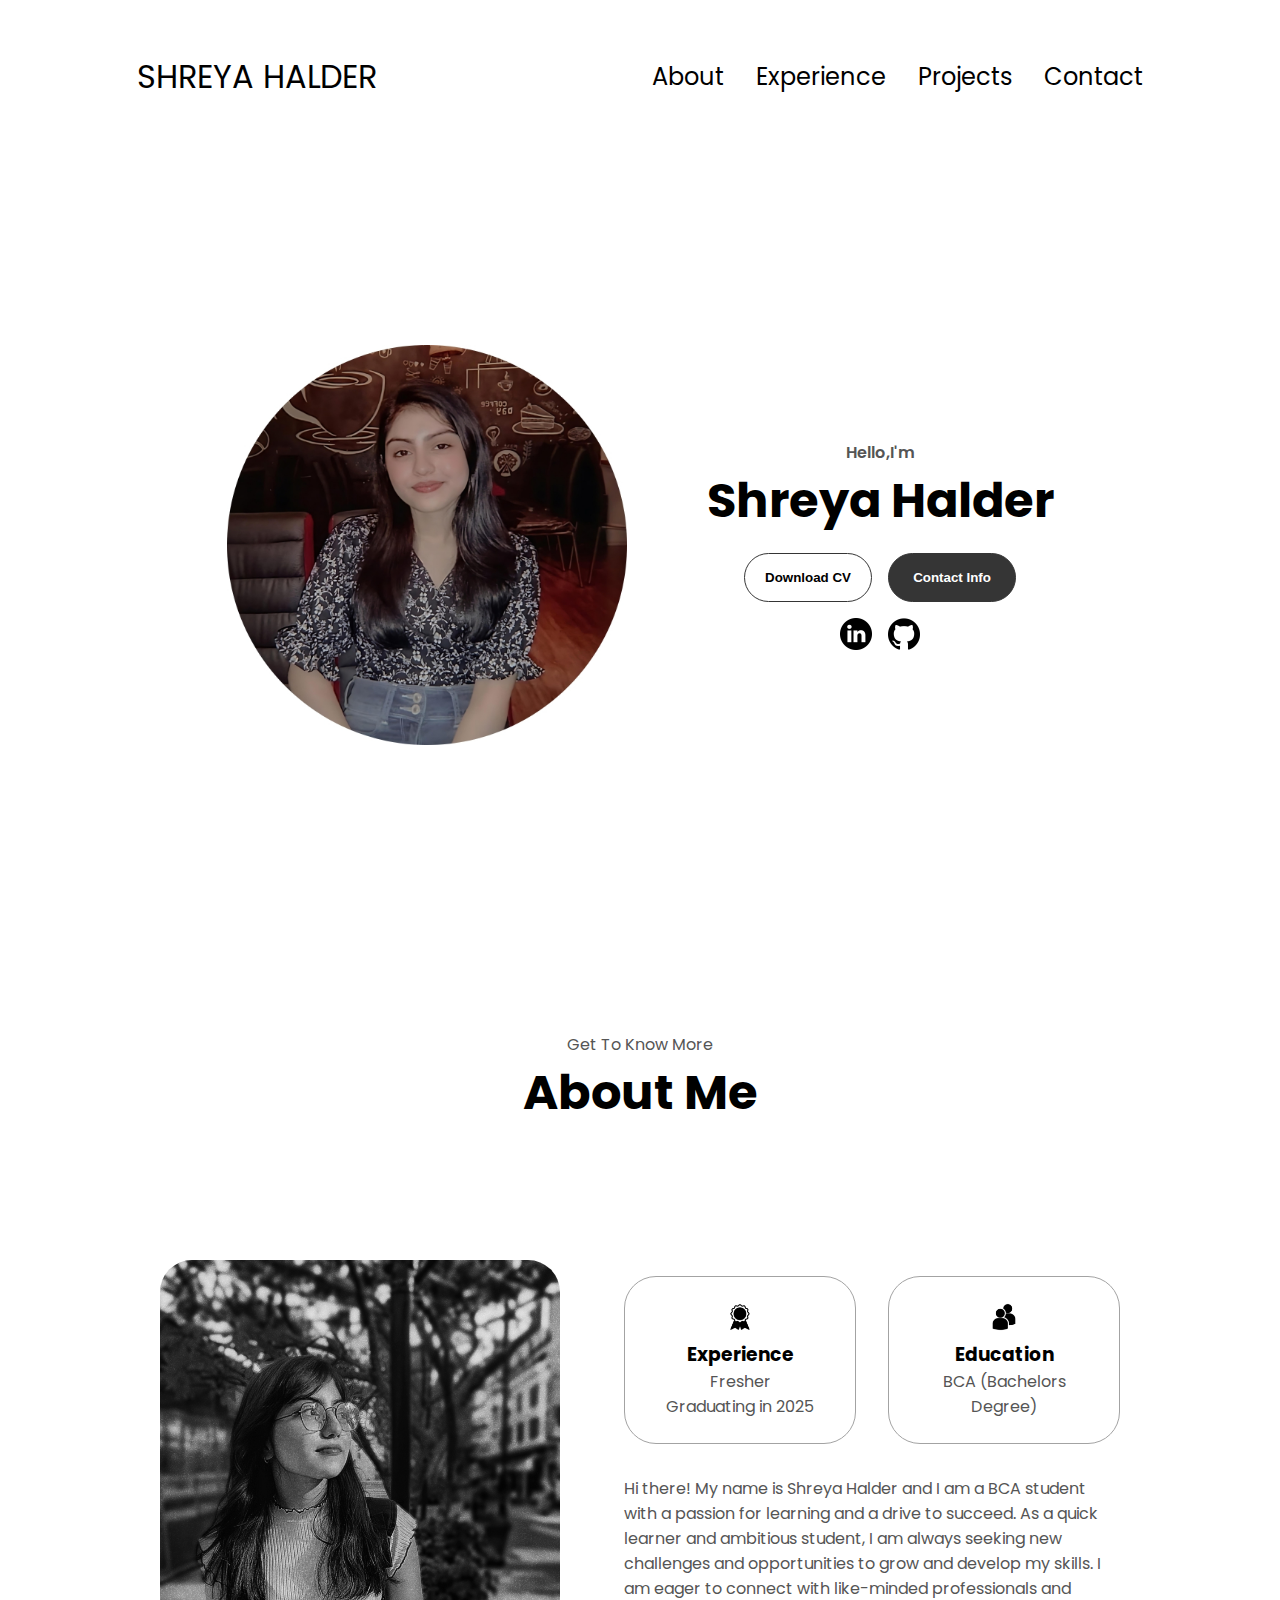
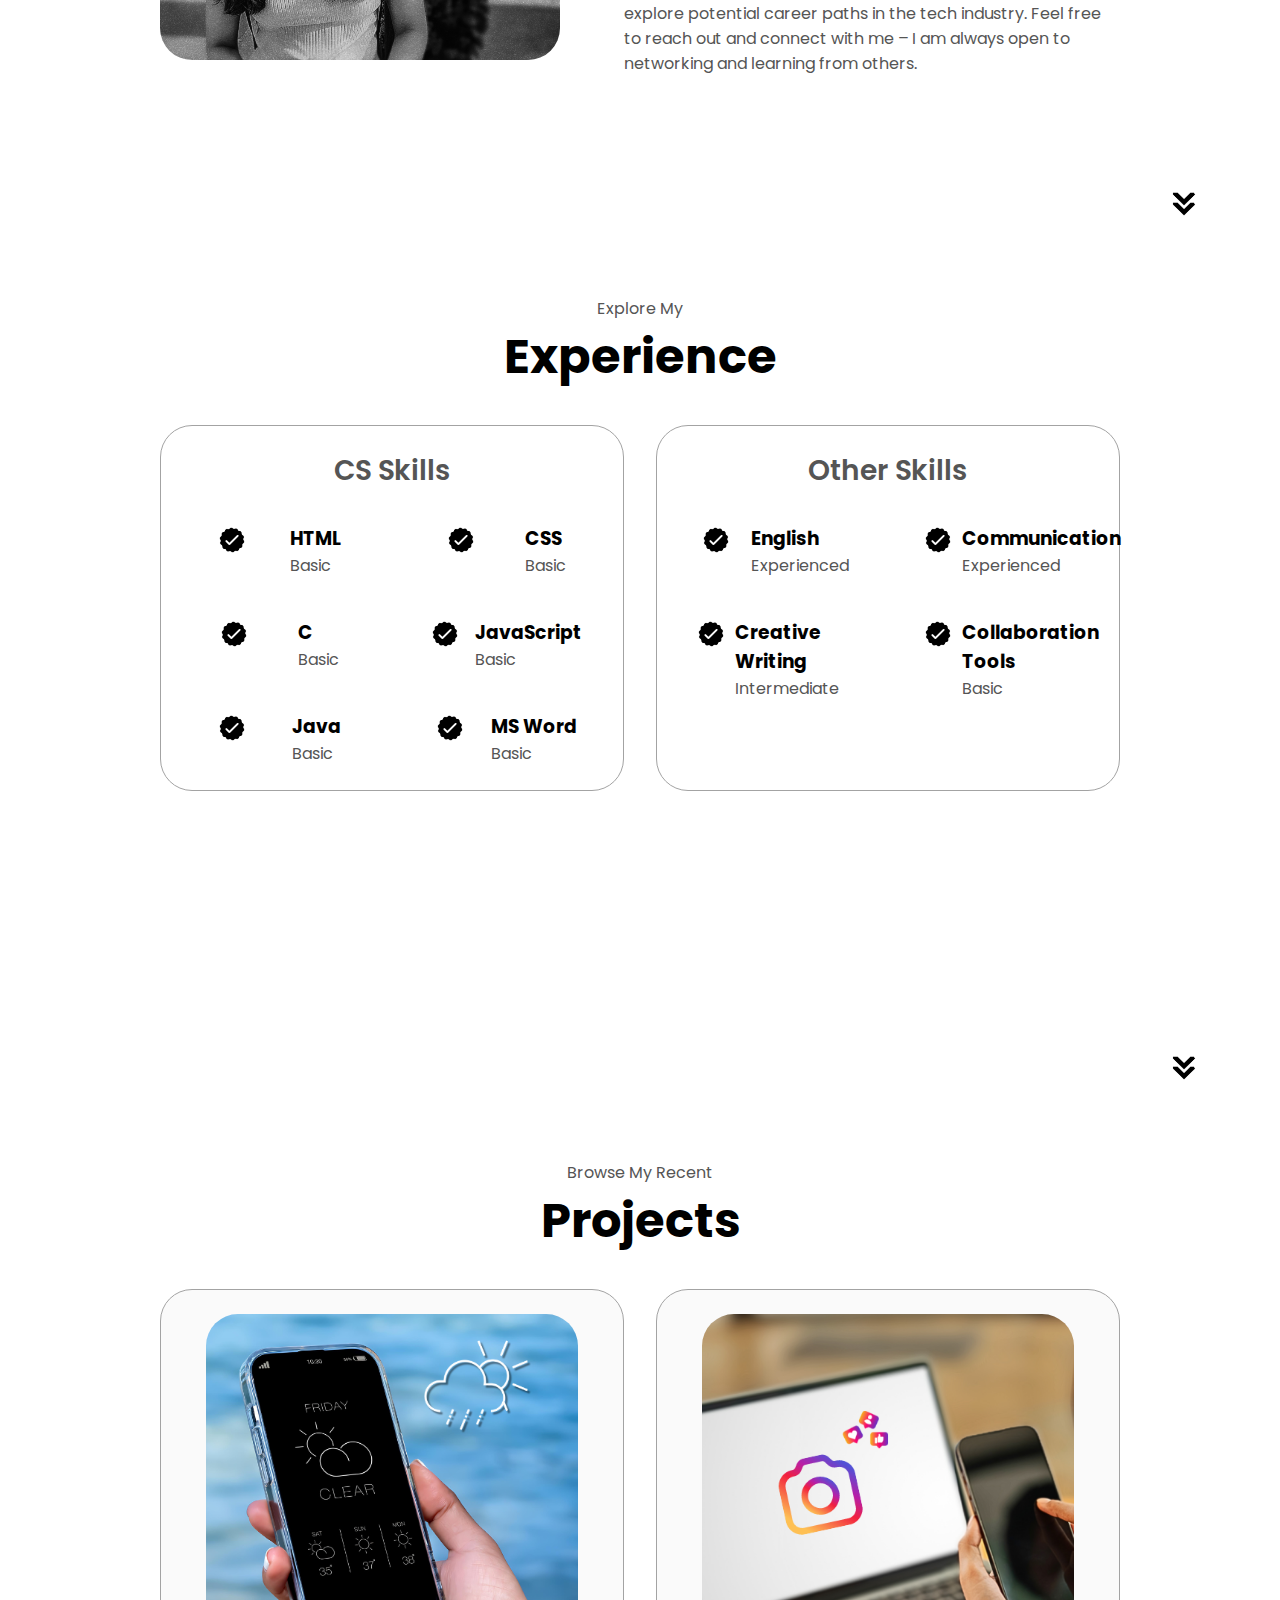
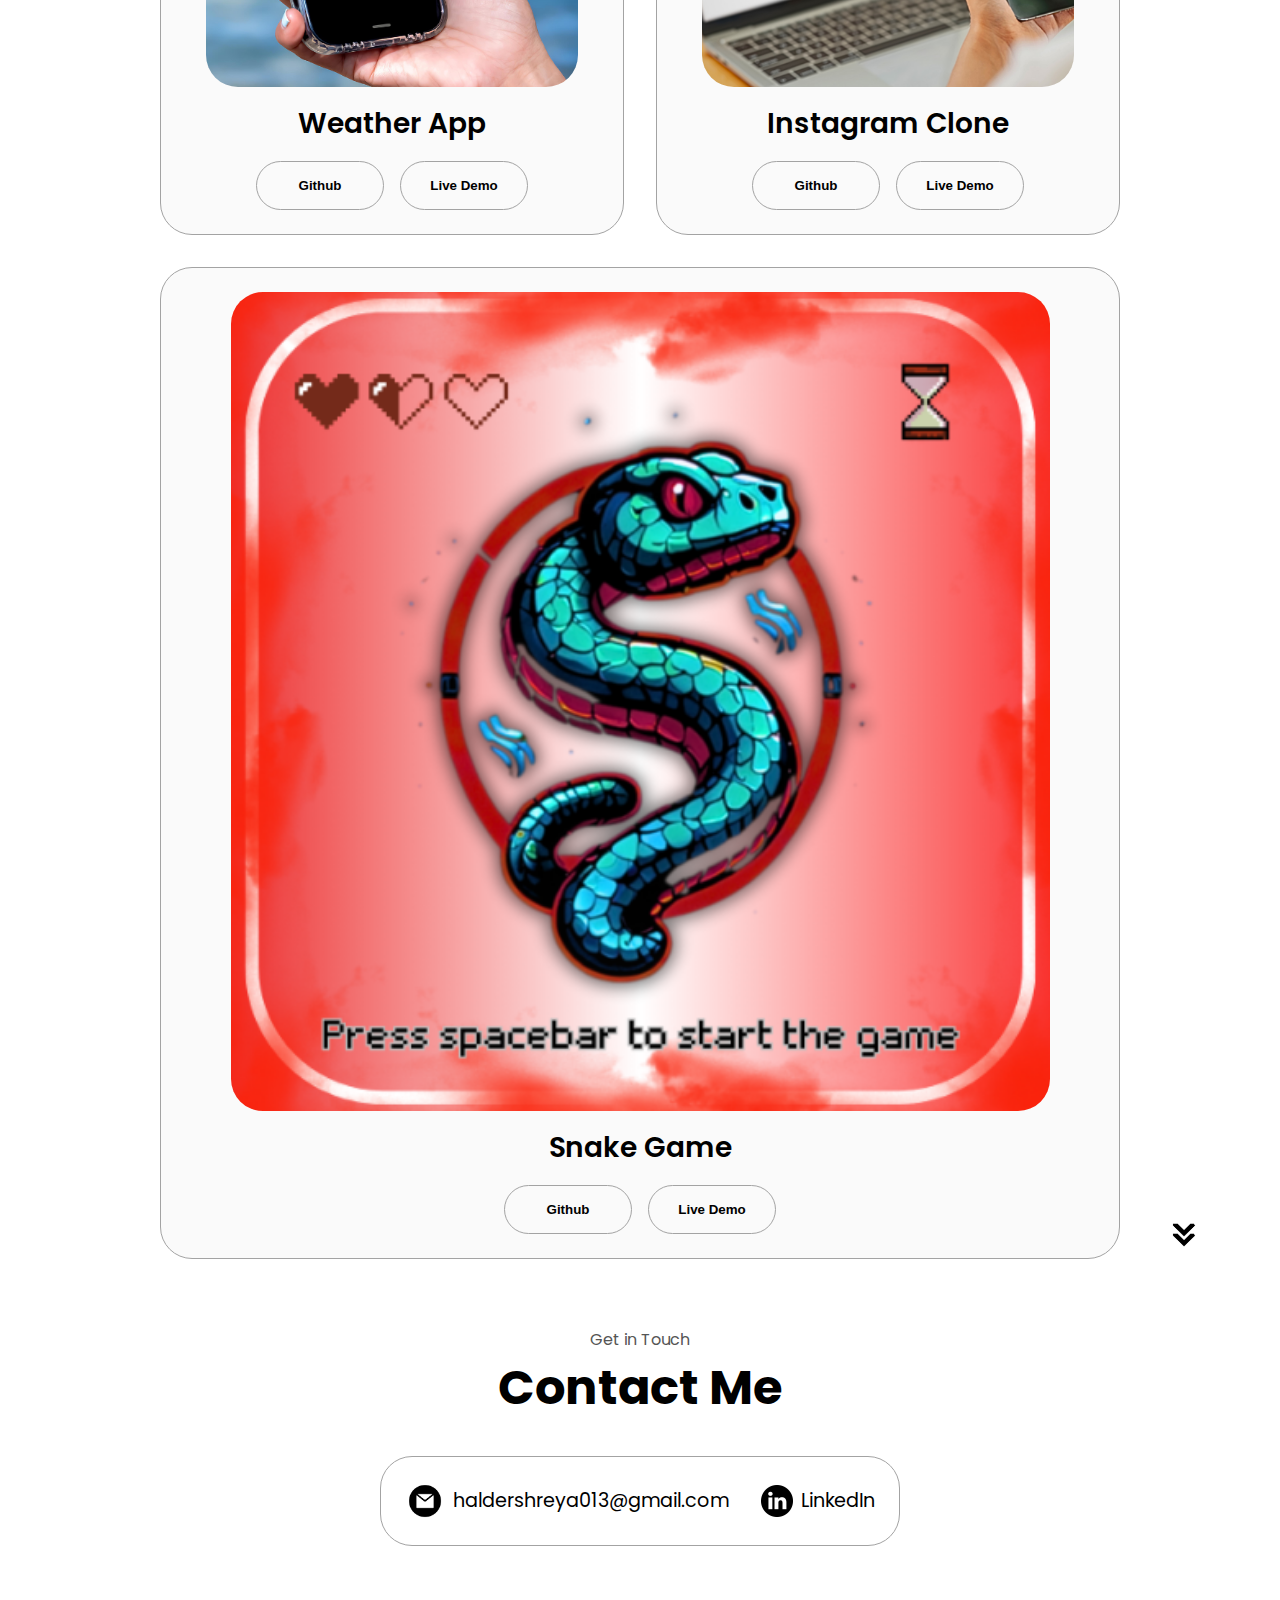
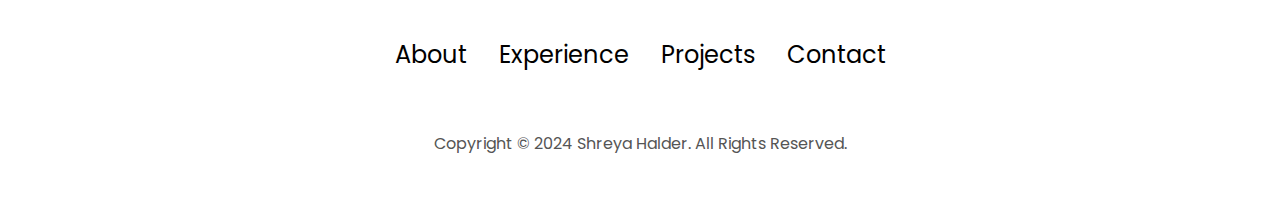
==== commit 33b857eb: "Update index.html" ====
--- a/index.html
+++ b/index.html
@@ -88,7 +88,7 @@
                 </div>
             </div>
             <div class="text-container">
-                <p>Hi there! My name is Shreya Halder and I am a BCA student with a passion for learning and a drive to succeed. As a quick learner and ambitious student, I am always seeking new challenges and opportunities to grow and develop my skills. I am eager to connect with like-minded professionals and explore potential career paths in the tech industry. Feel free to reach out and connect with me on LinkedIn – I am always open to networking and learning from others.</p>
+                <p>Hi there! My name is Shreya Halder and I am a BCA student with a passion for learning and a drive to succeed. As a quick learner and ambitious student, I am always seeking new challenges and opportunities to grow and develop my skills. I am eager to connect with like-minded professionals and explore potential career paths in the tech industry. Feel free to reach out and connect with me – I am always open to networking and learning from others.</p>
             </div>
         </div>
     </div>
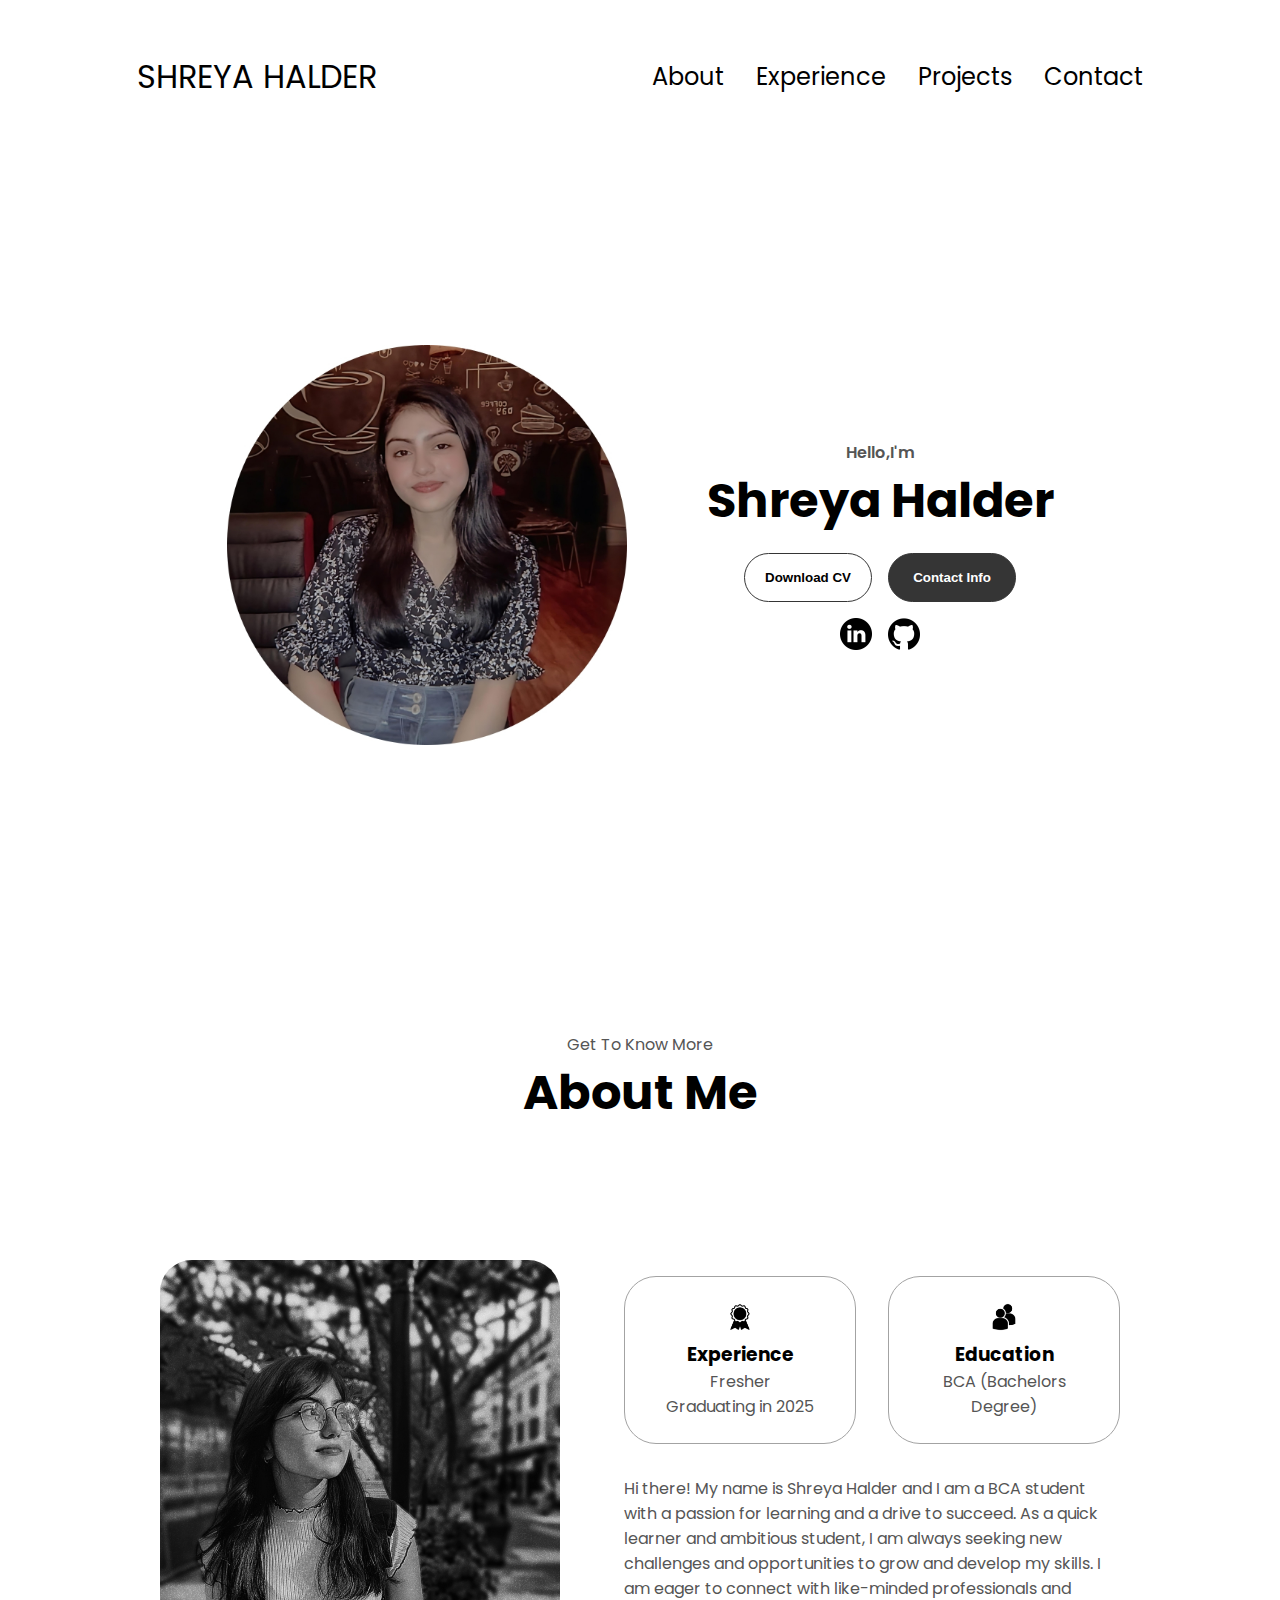
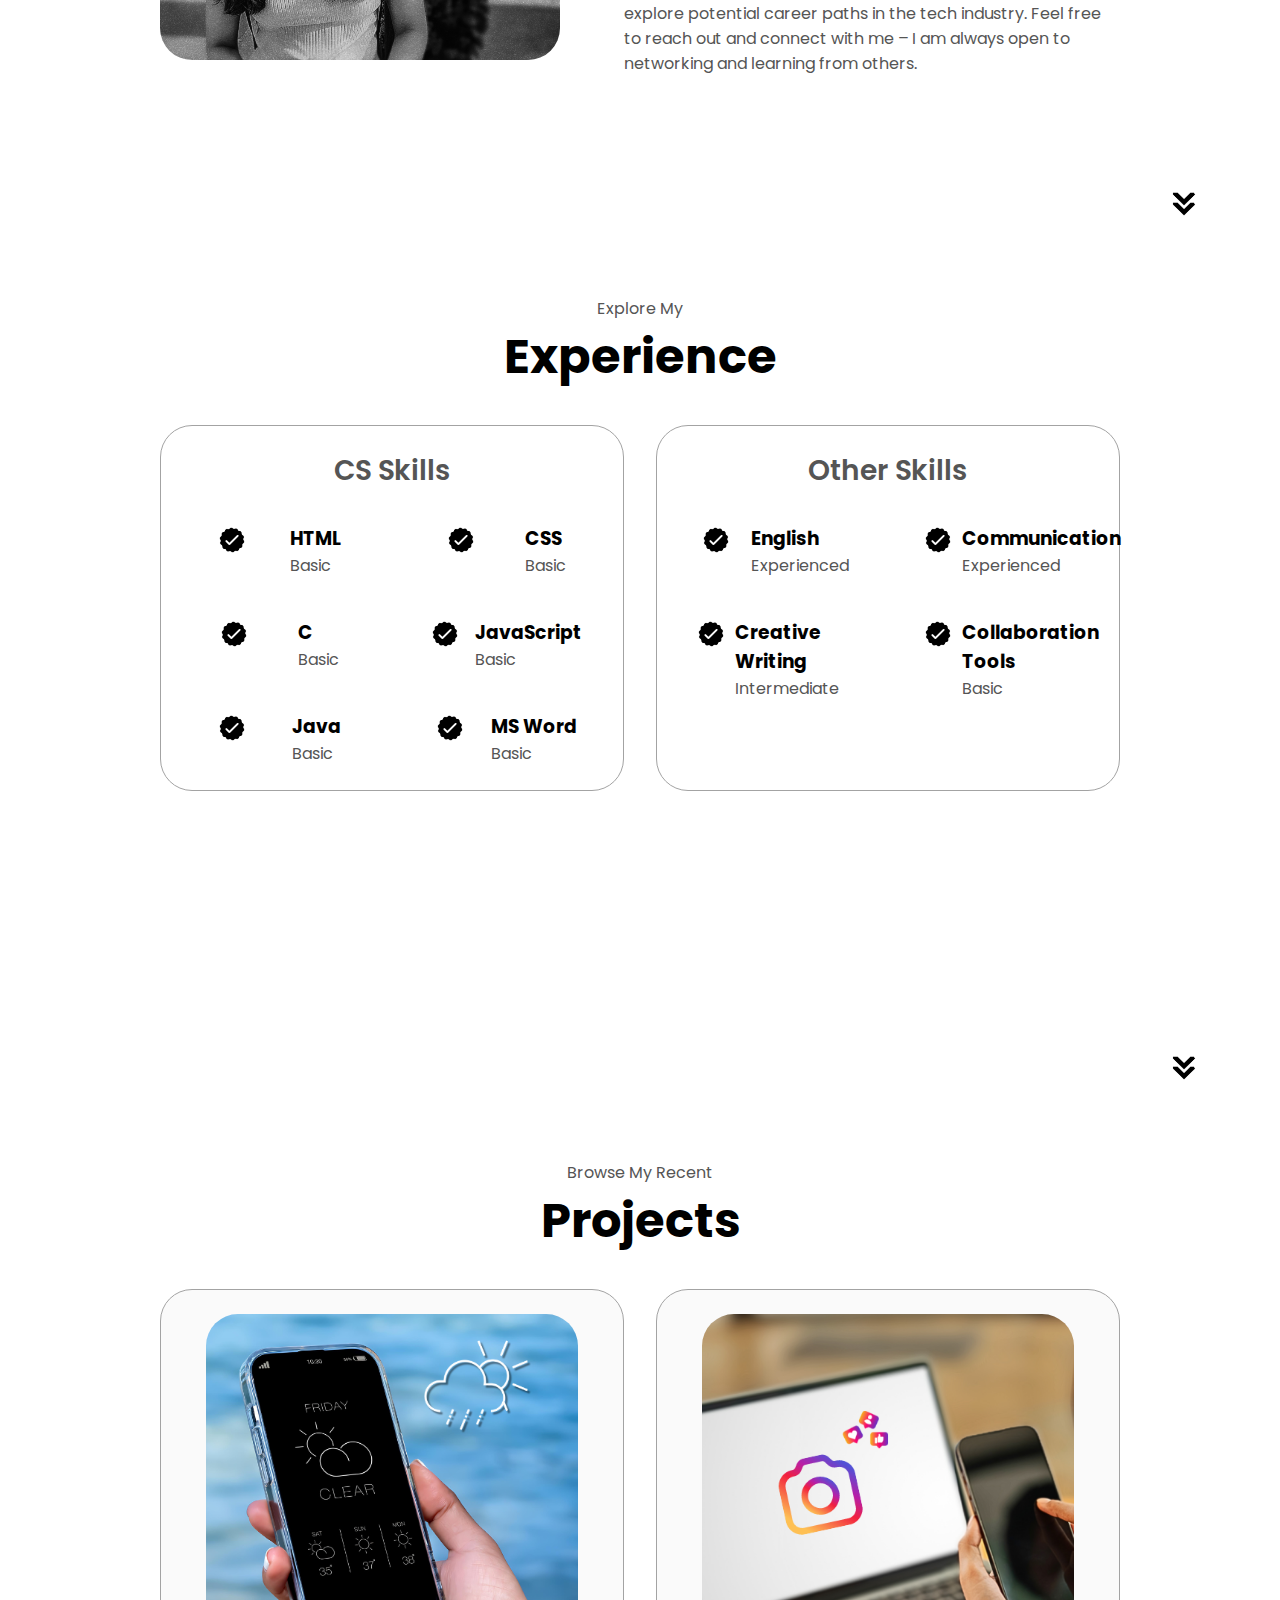
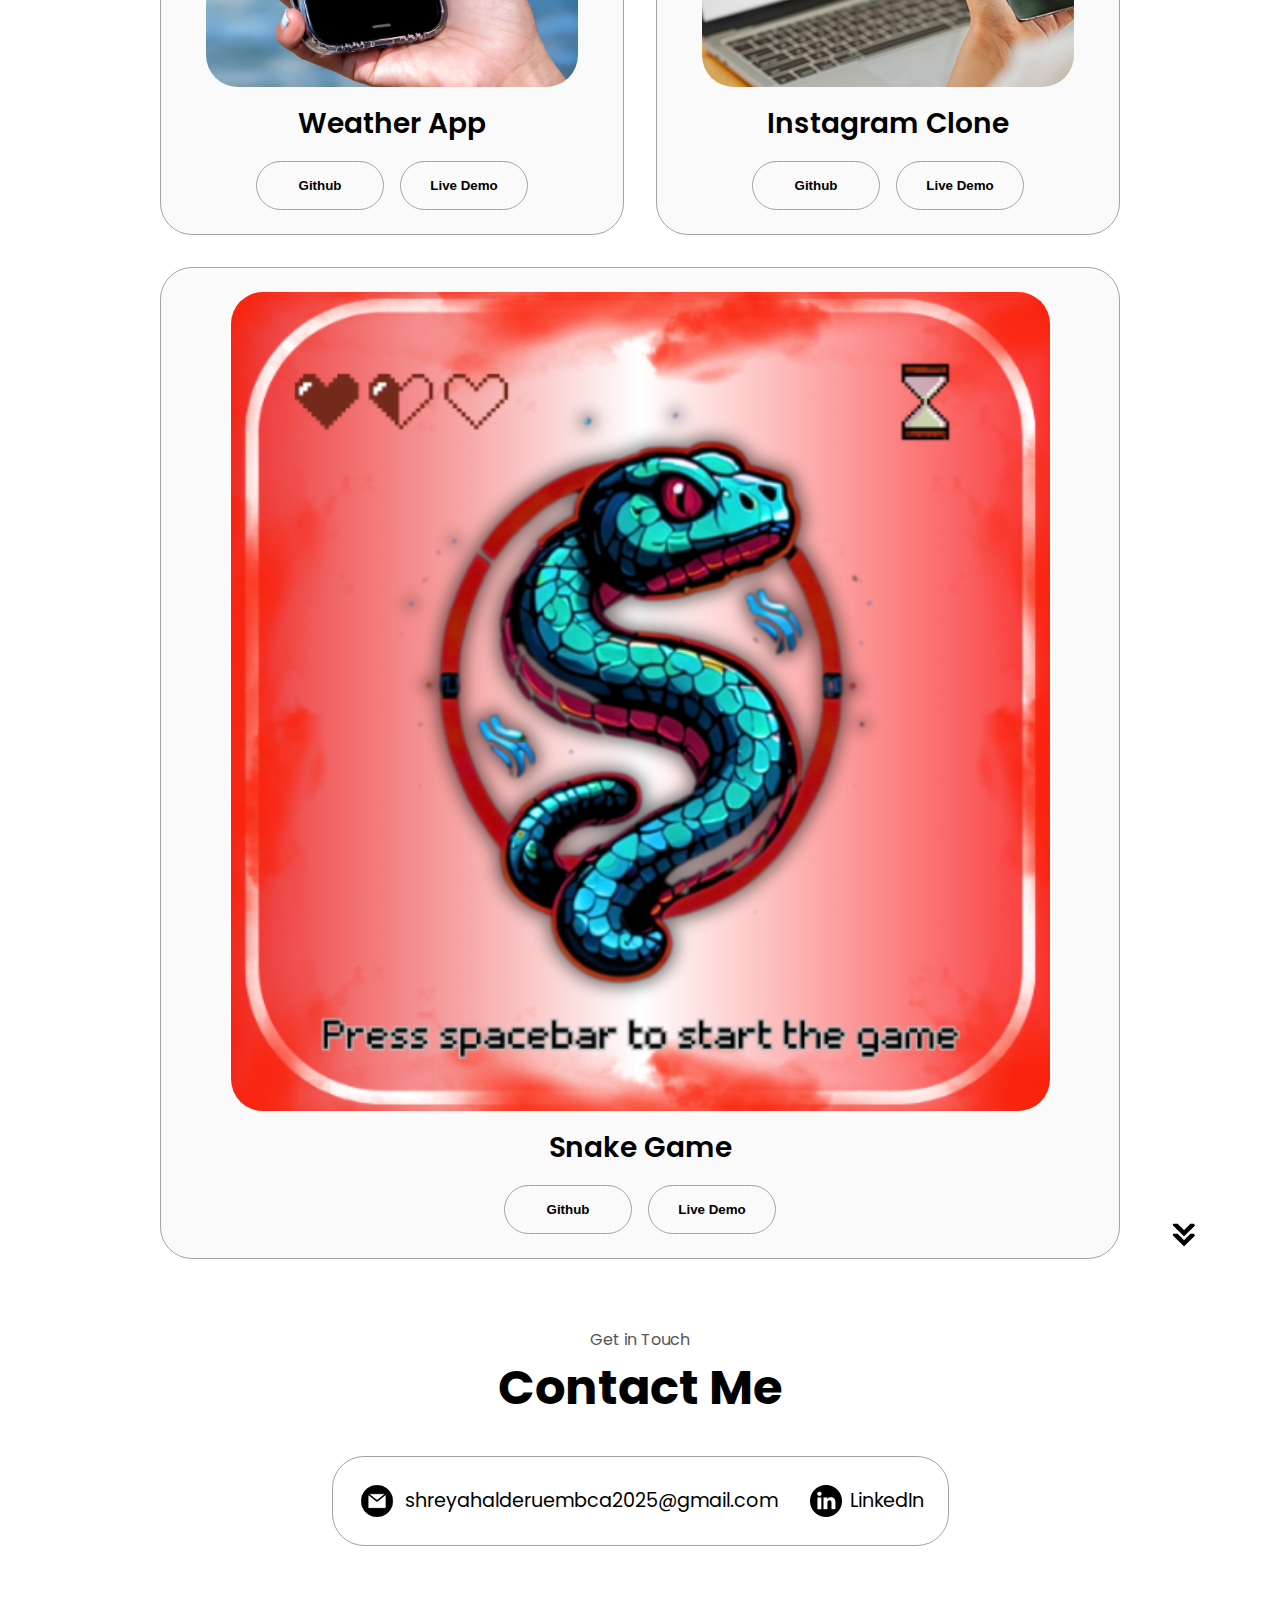
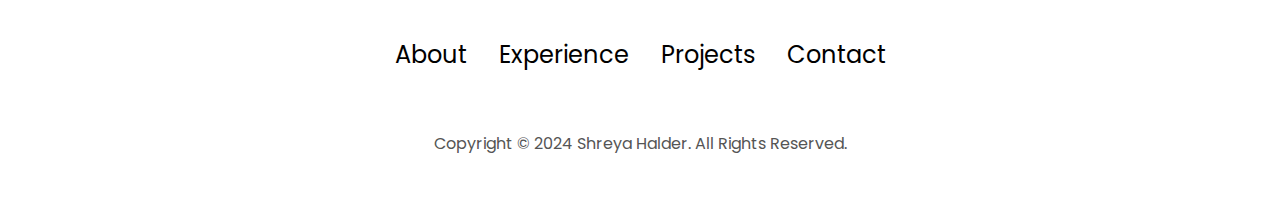
==== commit d3708854: "Update index.html" ====
--- a/index.html
+++ b/index.html
@@ -279,7 +279,7 @@
         alt="Email icon"
         class="icon contact-icon email-icon"
       />
-      <p><a href="mailto:haldershreya013@gmail.com">haldershreya013@gmail.com</a></p>
+      <p><a href="mailto:haldershreya013@gmail.com">shreyahalderuembca2025@gmail.com</a></p>
     </div>
     <div class="contact-info-container">
       <img
